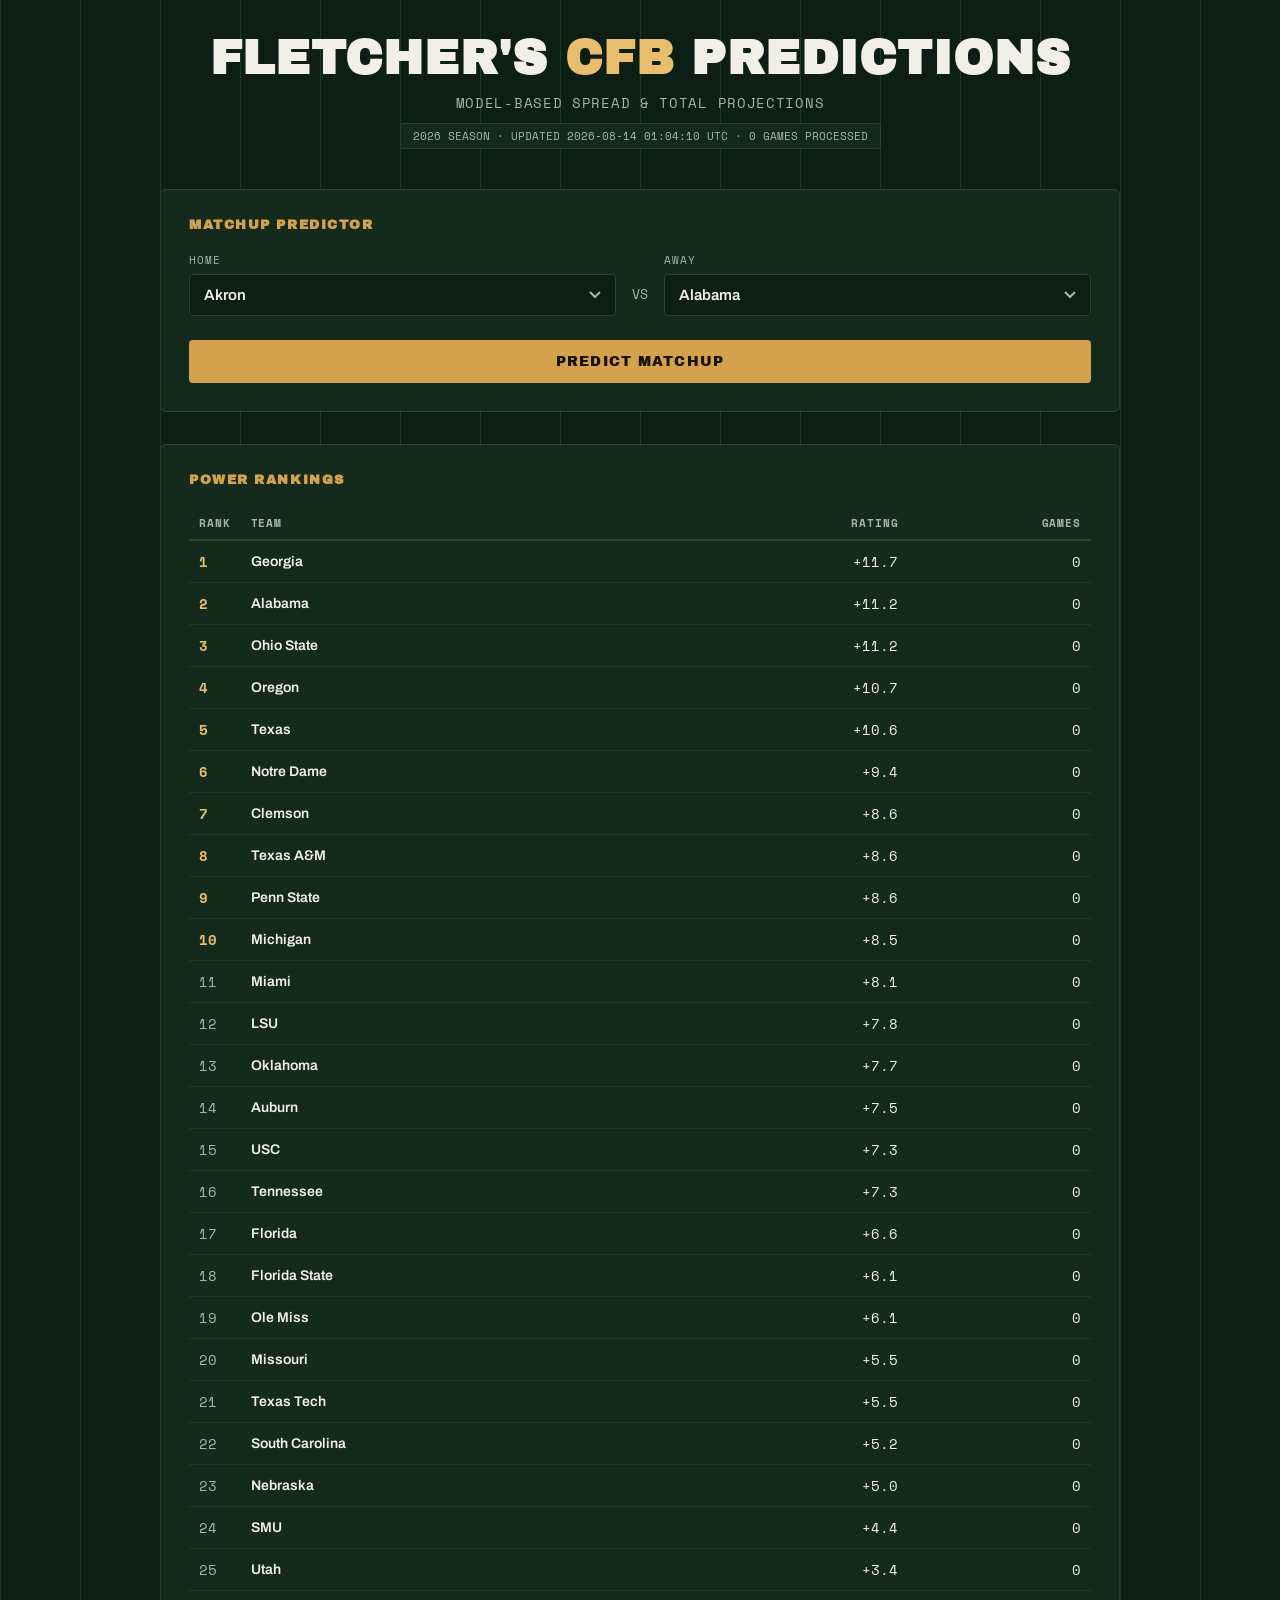
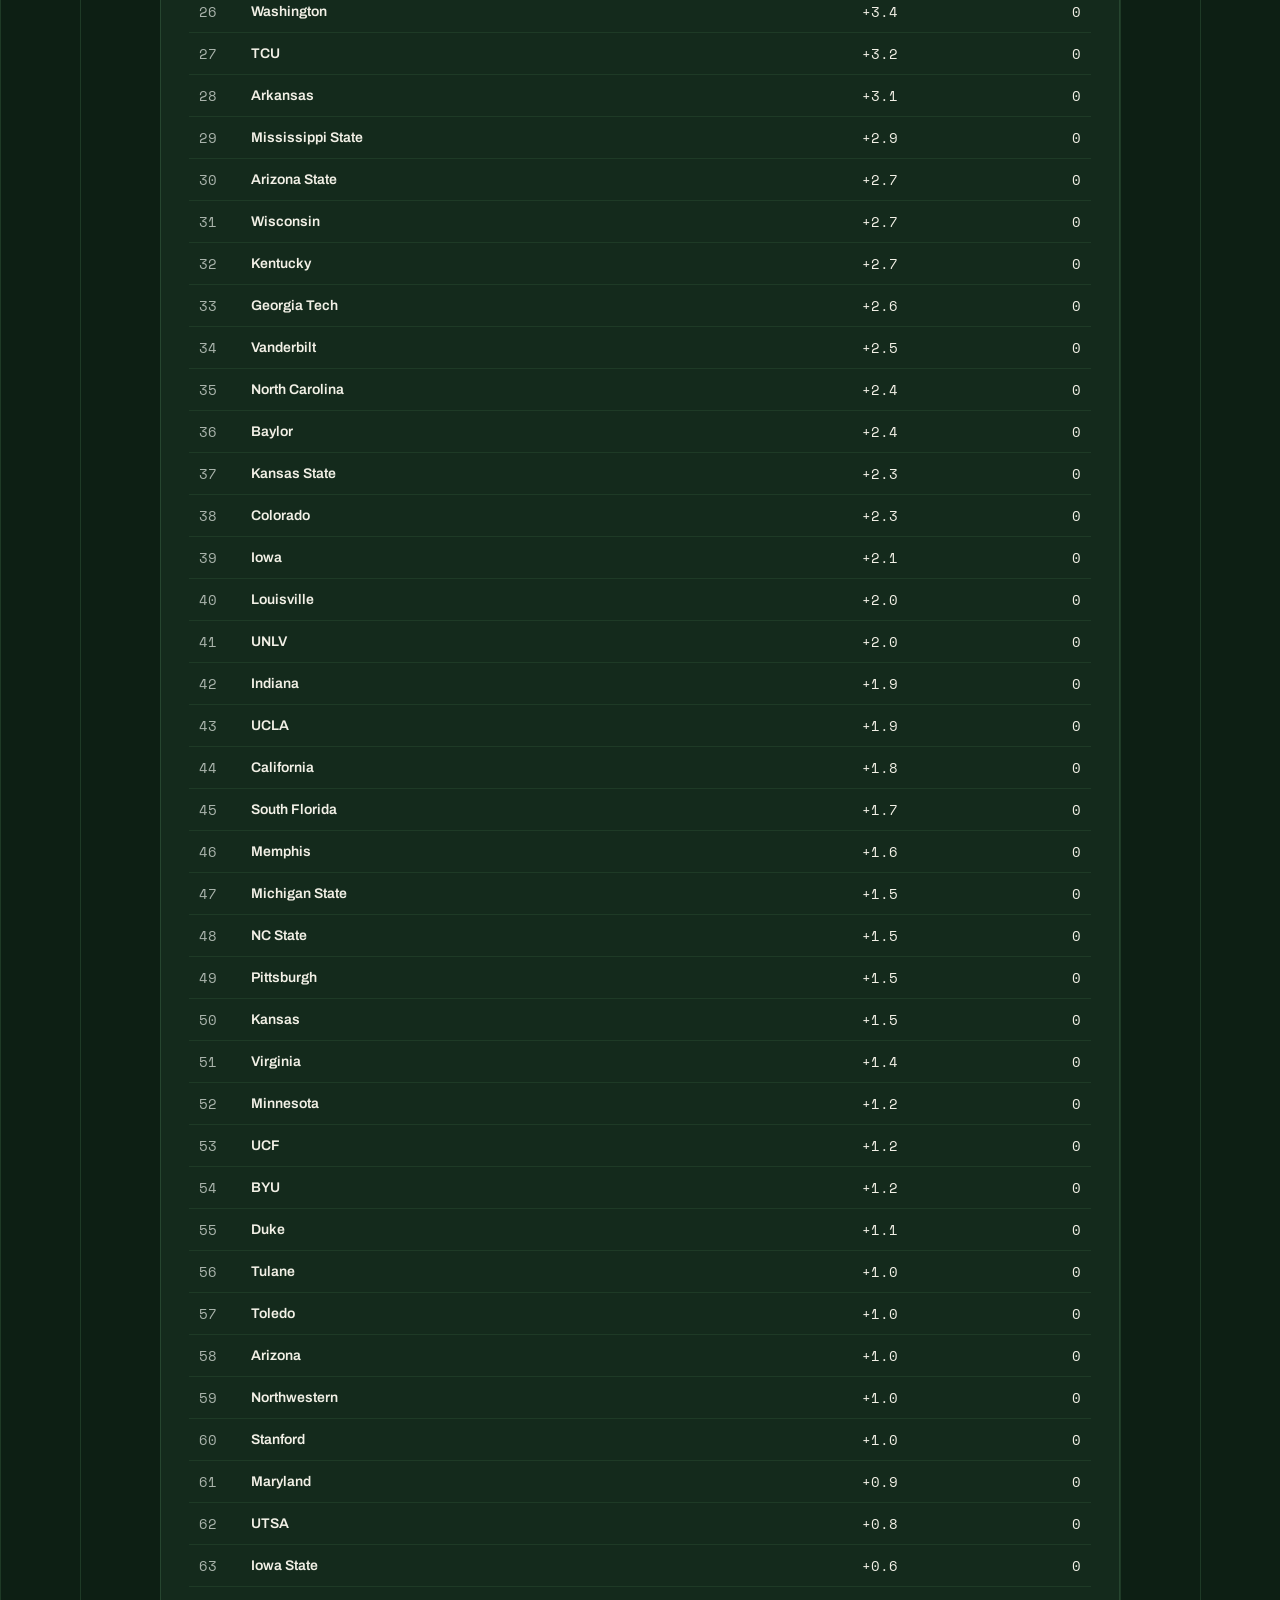
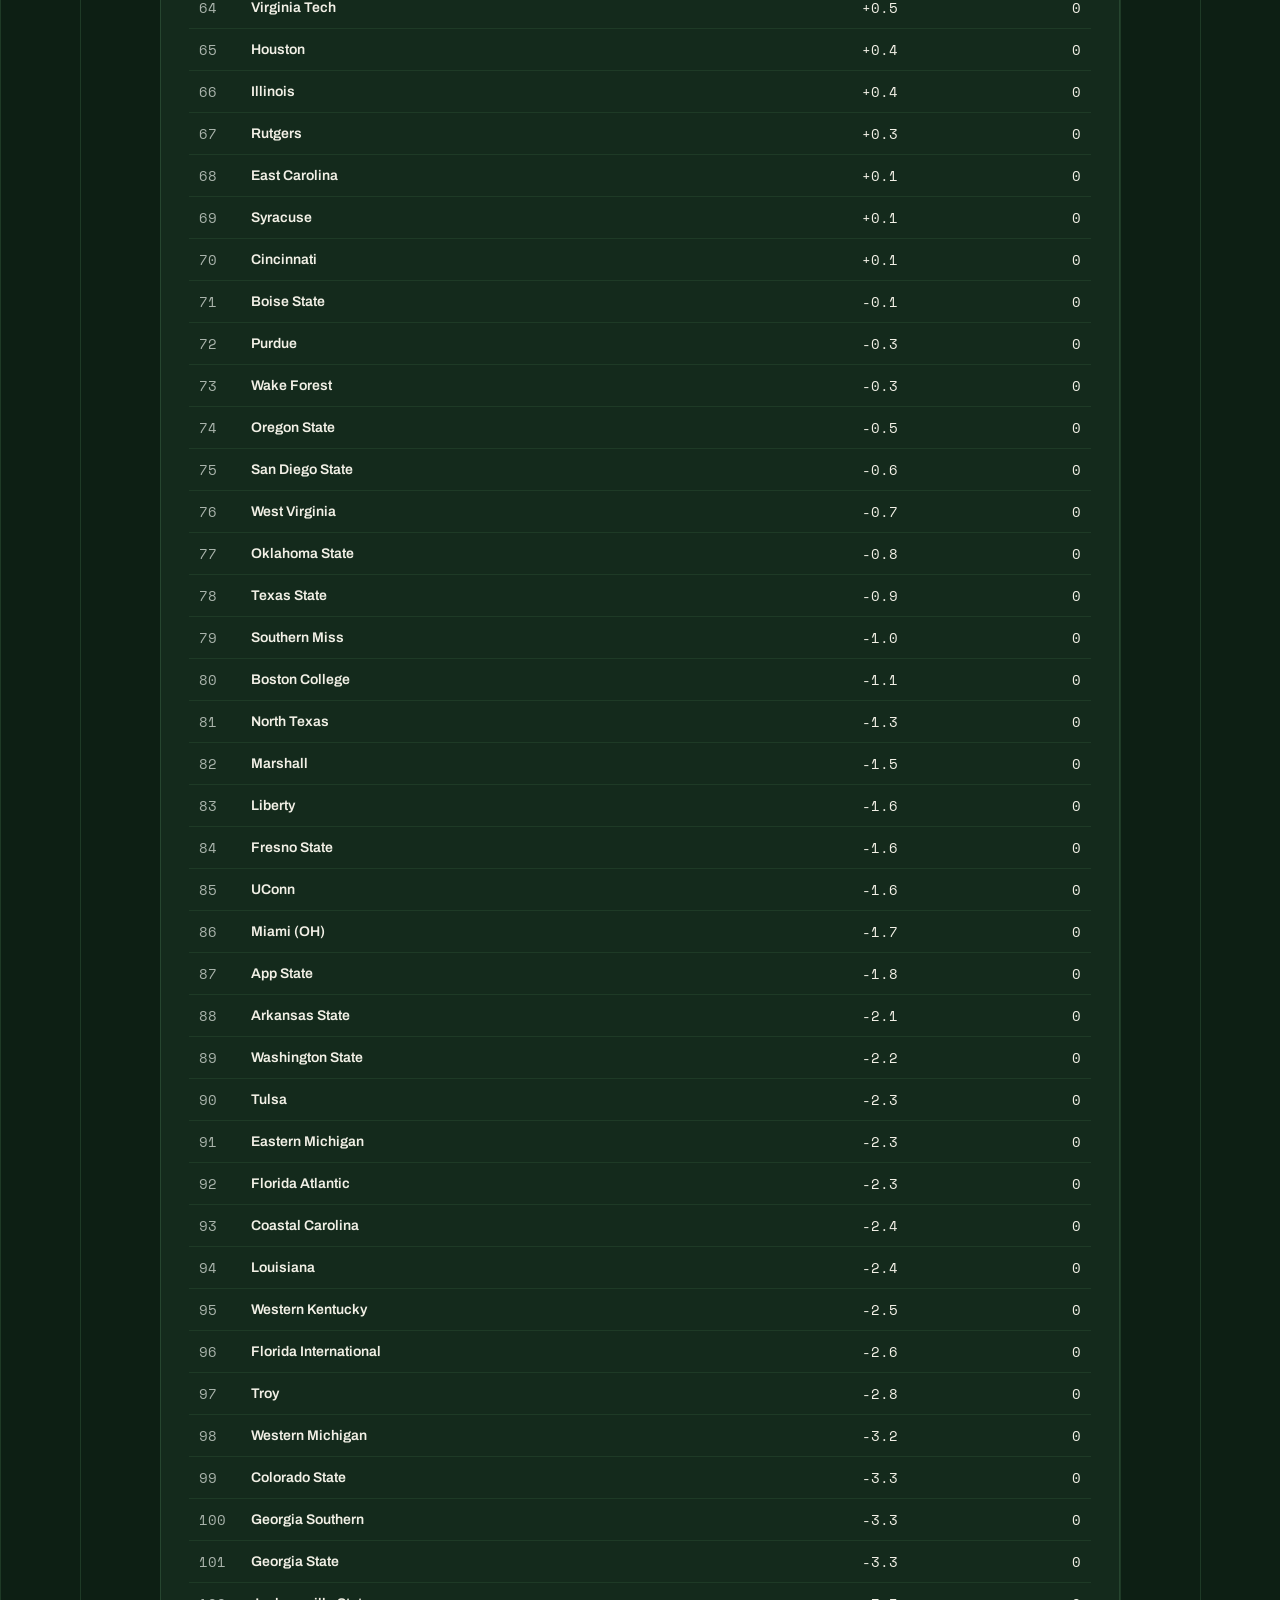
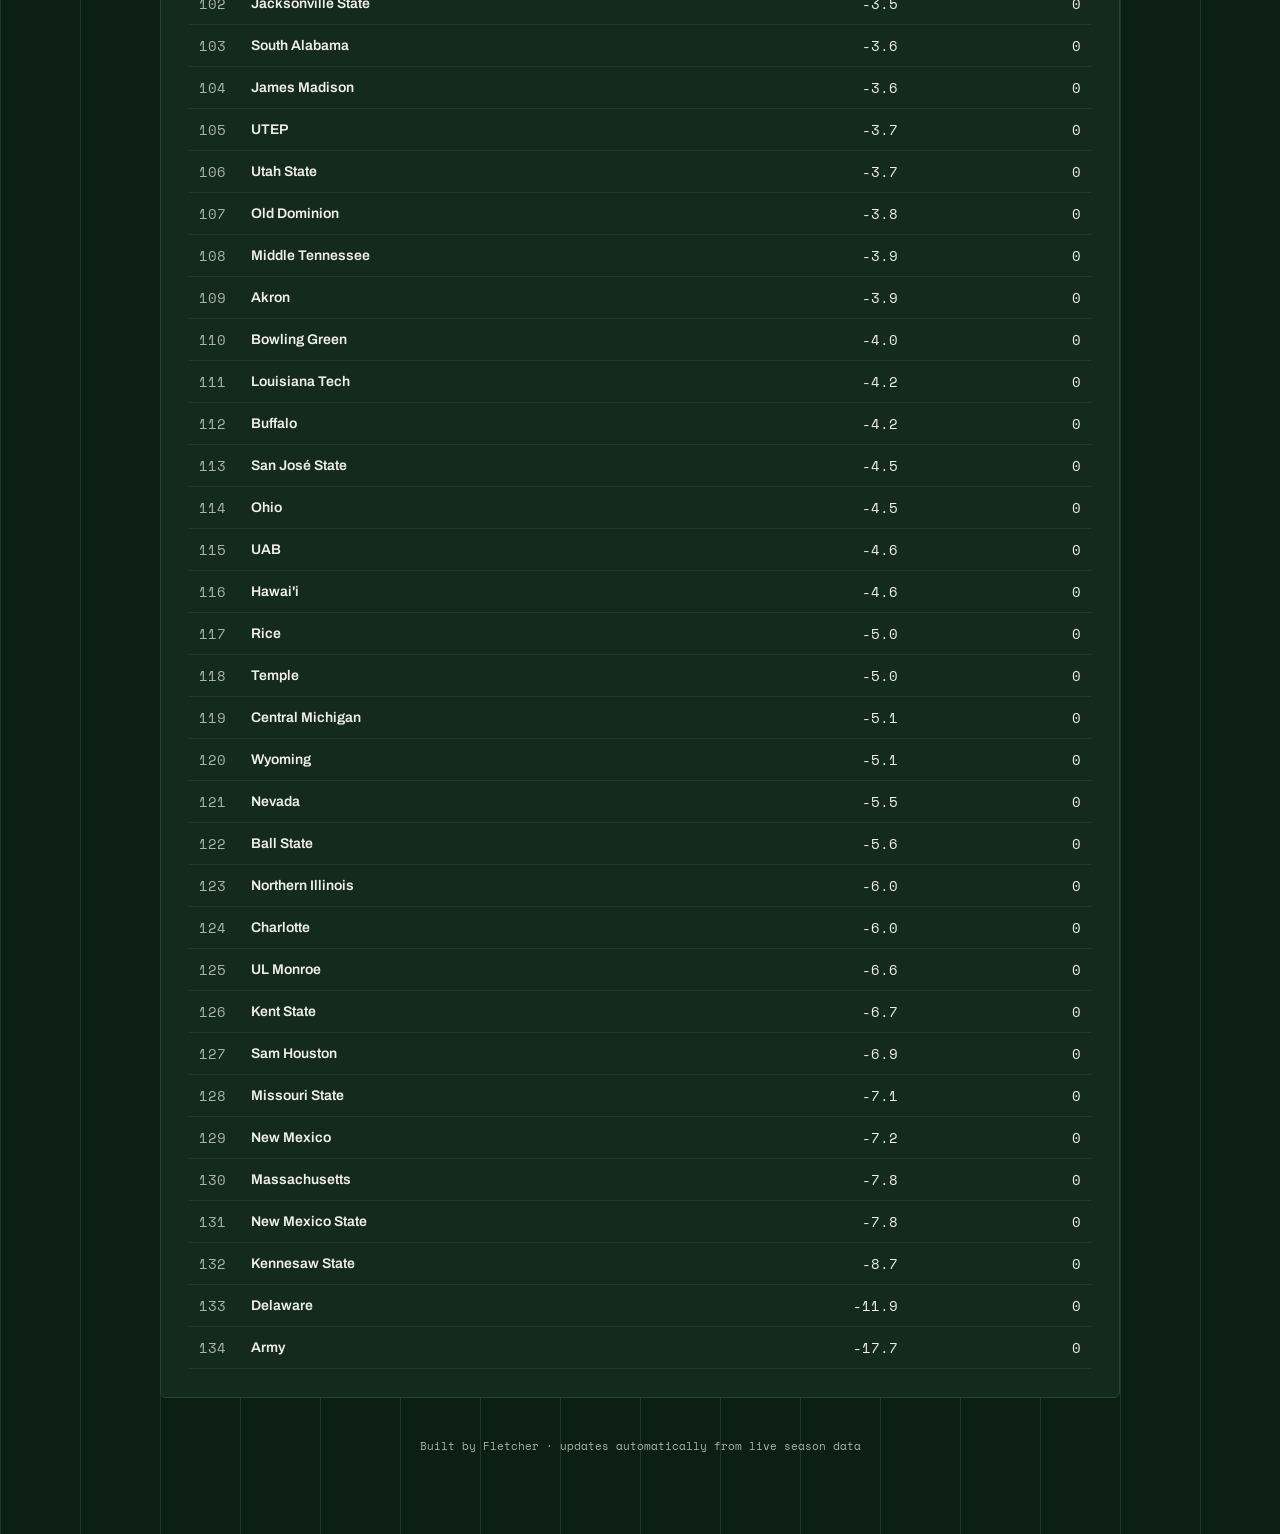
==== site/index.html @ 6b020d3b "Add files via upload" ====
<!DOCTYPE html>
<html lang="en">
<head>
<meta charset="UTF-8">
<meta name="viewport" content="width=device-width, initial-scale=1.0">
<title>Fletcher's CFB Predictions</title>
<link rel="preconnect" href="https://fonts.googleapis.com">
<link rel="preconnect" href="https://fonts.gstatic.com" crossorigin>
<link href="https://fonts.googleapis.com/css2?family=Archivo+Black&family=Archivo:wght@400;500;600;700&family=Space+Mono:wght@400;700&display=swap" rel="stylesheet">
<style>
  :root {
    --field: #0d1f14;
    --field-line: #1e3a26;
    --chalk: #f2f0e6;
    --chalk-dim: #a9b3ab;
    --gold: #d4a24c;
    --gold-bright: #e8be6e;
    --crimson: #9c3b3b;
    --panel: #142a1c;
    --panel-border: #26452f;
  }

  * { box-sizing: border-box; }

  body {
    margin: 0;
    background: var(--field);
    background-image:
      repeating-linear-gradient(90deg, var(--field-line) 0px, var(--field-line) 1px, transparent 1px, transparent 80px);
    color: var(--chalk);
    font-family: 'Archivo', -apple-system, sans-serif;
    min-height: 100vh;
  }

  .wrap { max-width: 1000px; margin: 0 auto; padding: 32px 20px 80px; }

  header { text-align: center; margin-bottom: 40px; }

  h1 {
    font-family: 'Archivo Black', sans-serif;
    font-size: clamp(28px, 6vw, 48px);
    letter-spacing: 0.02em;
    margin: 0 0 8px;
    color: var(--chalk);
    text-transform: uppercase;
  }
  h1 span { color: var(--gold-bright); }

  .subtitle {
    color: var(--chalk-dim);
    font-size: 14px;
    font-family: 'Space Mono', monospace;
    letter-spacing: 0.05em;
  }

  .updated-badge {
    display: inline-block;
    margin-top: 10px;
    padding: 4px 12px;
    border: 1px solid var(--panel-border);
    border-radius: 3px;
    font-family: 'Space Mono', monospace;
    font-size: 11px;
    color: var(--chalk-dim);
    background: var(--panel);
  }

  .panel {
    background: var(--panel);
    border: 1px solid var(--panel-border);
    border-radius: 6px;
    padding: 28px;
    margin-bottom: 32px;
  }

  .panel-title {
    font-family: 'Archivo Black', sans-serif;
    text-transform: uppercase;
    font-size: 13px;
    letter-spacing: 0.12em;
    color: var(--gold);
    margin: 0 0 20px;
  }

  .matchup-picker {
    display: grid;
    grid-template-columns: 1fr auto 1fr;
    gap: 16px;
    align-items: end;
    margin-bottom: 24px;
  }

  .field-group { display: flex; flex-direction: column; gap: 6px; }
  .field-group label {
    font-family: 'Space Mono', monospace;
    font-size: 11px;
    text-transform: uppercase;
    letter-spacing: 0.1em;
    color: var(--chalk-dim);
  }

  select {
    background: var(--field);
    color: var(--chalk);
    border: 1px solid var(--panel-border);
    border-radius: 4px;
    padding: 12px 14px;
    font-family: 'Archivo', sans-serif;
    font-size: 15px;
    font-weight: 600;
    cursor: pointer;
    appearance: none;
    background-image: url("data:image/svg+xml,%3Csvg xmlns='http://www.w3.org/2000/svg' width='12' height='8'%3E%3Cpath d='M1 1l5 5 5-5' stroke='%23a9b3ab' stroke-width='2' fill='none'/%3E%3C/svg%3E");
    background-repeat: no-repeat;
    background-position: right 14px center;
    padding-right: 36px;
  }
  select:focus { outline: 2px solid var(--gold); outline-offset: 1px; }

  .vs-mark {
    font-family: 'Space Mono', monospace;
    color: var(--chalk-dim);
    font-size: 13px;
    padding-bottom: 12px;
    text-align: center;
  }

  button#predictBtn {
    width: 100%;
    background: var(--gold);
    color: #1a1206;
    border: none;
    border-radius: 4px;
    padding: 14px;
    font-family: 'Archivo Black', sans-serif;
    text-transform: uppercase;
    letter-spacing: 0.08em;
    font-size: 14px;
    cursor: pointer;
    transition: background 0.15s ease;
  }
  button#predictBtn:hover { background: var(--gold-bright); }
  button#predictBtn:disabled { opacity: 0.5; cursor: not-allowed; }

  .scoreboard {
    display: none;
    margin-top: 28px;
    border-top: 1px solid var(--panel-border);
    padding-top: 24px;
  }
  .scoreboard.visible { display: block; }

  .score-row {
    display: grid;
    grid-template-columns: 1fr auto auto;
    gap: 20px;
    align-items: center;
    margin-bottom: 8px;
  }
  .team-name {
    font-family: 'Archivo', sans-serif;
    font-weight: 700;
    font-size: 18px;
  }
  .team-name.favorite { color: var(--gold-bright); }
  .score-num {
    font-family: 'Space Mono', monospace;
    font-size: 36px;
    font-weight: 700;
    min-width: 70px;
    text-align: right;
  }
  .fav-tag {
    font-family: 'Space Mono', monospace;
    font-size: 10px;
    text-transform: uppercase;
    letter-spacing: 0.1em;
    color: var(--gold);
    border: 1px solid var(--gold);
    border-radius: 3px;
    padding: 2px 6px;
  }

  .divider-line {
    border: none;
    border-top: 1px dashed var(--panel-border);
    margin: 14px 0;
  }

  .stat-strip {
    display: flex;
    gap: 32px;
    margin-top: 18px;
    flex-wrap: wrap;
  }
  .stat-item { display: flex; flex-direction: column; gap: 2px; }
  .stat-label {
    font-family: 'Space Mono', monospace;
    font-size: 10px;
    text-transform: uppercase;
    letter-spacing: 0.1em;
    color: var(--chalk-dim);
  }
  .stat-value {
    font-family: 'Space Mono', monospace;
    font-size: 20px;
    font-weight: 700;
    color: var(--chalk);
  }

  table { width: 100%; border-collapse: collapse; }
  th {
    text-align: left;
    font-family: 'Space Mono', monospace;
    font-size: 11px;
    text-transform: uppercase;
    letter-spacing: 0.08em;
    color: var(--chalk-dim);
    padding: 8px 10px;
    border-bottom: 2px solid var(--panel-border);
  }
  th.num, td.num { text-align: right; }
  td {
    padding: 10px 10px;
    border-bottom: 1px solid var(--field-line);
    font-size: 14px;
  }
  tr:hover td { background: rgba(212, 162, 76, 0.06); }
  .rank-cell {
    font-family: 'Space Mono', monospace;
    color: var(--chalk-dim);
    width: 40px;
  }
  .rank-cell.top { color: var(--gold-bright); font-weight: 700; }
  td.team-cell { font-weight: 600; }
  td.num { font-family: 'Space Mono', monospace; }

  .empty-state, .error-state {
    color: var(--chalk-dim);
    font-family: 'Space Mono', monospace;
    font-size: 13px;
    padding: 20px;
    text-align: center;
  }
  .error-state { color: var(--crimson); }

  footer {
    text-align: center;
    color: var(--chalk-dim);
    font-family: 'Space Mono', monospace;
    font-size: 11px;
    margin-top: 40px;
  }

  @media (max-width: 600px) {
    .matchup-picker { grid-template-columns: 1fr; }
    .vs-mark { padding: 4px 0; }
    .score-num { font-size: 28px; }
  }
</style>
</head>
<body>
<div class="wrap">

  <header>
    <h1>Fletcher's <span>CFB</span> Predictions</h1>
    <div class="subtitle">MODEL-BASED SPREAD &amp; TOTAL PROJECTIONS</div>
    <div class="updated-badge" id="updatedBadge">loading...</div>
  </header>

  <section class="panel">
    <h2 class="panel-title">Matchup Predictor</h2>
    <div class="matchup-picker">
      <div class="field-group">
        <label for="homeSelect">Home</label>
        <select id="homeSelect"></select>
      </div>
      <div class="vs-mark">VS</div>
      <div class="field-group">
        <label for="awaySelect">Away</label>
        <select id="awaySelect"></select>
      </div>
    </div>
    <button id="predictBtn">Predict Matchup</button>

    <div class="scoreboard" id="scoreboard">
      <div class="score-row">
        <span class="team-name" id="homeNameOut"></span>
        <span class="fav-tag" id="homeFavTag" style="visibility:hidden;">FAVORITE</span>
        <span class="score-num" id="homeScoreOut"></span>
      </div>
      <div class="score-row">
        <span class="team-name" id="awayNameOut"></span>
        <span class="fav-tag" id="awayFavTag" style="visibility:hidden;">FAVORITE</span>
        <span class="score-num" id="awayScoreOut"></span>
      </div>
      <hr class="divider-line">
      <div class="stat-strip">
        <div class="stat-item">
          <span class="stat-label">Spread</span>
          <span class="stat-value" id="spreadOut"></span>
        </div>
        <div class="stat-item">
          <span class="stat-label">Total</span>
          <span class="stat-value" id="totalOut"></span>
        </div>
      </div>
    </div>
    <div class="error-state" id="matchupError" style="display:none;"></div>
  </section>

  <section class="panel">
    <h2 class="panel-title">Power Rankings</h2>
    <div id="rankingsContainer">
      <div class="empty-state">Loading rankings...</div>
    </div>
  </section>

  <footer>Built by Fletcher &middot; updates automatically from live season data</footer>
</div>

<script>
(function () {
  const DATA_BASE = "data/";

  const state = { predictions: null, rankings: null, teams: null };

  function fmtSigned(n) {
    const v = Number(n);
    return (v >= 0 ? "+" : "") + v.toFixed(1);
  }

  async function loadJSON(name) {
    const res = await fetch(DATA_BASE + name, { cache: "no-store" });
    if (!res.ok) throw new Error("Failed to load " + name + " (" + res.status + ")");
    return res.json();
  }

  function populateTeamSelects(teams) {
    const homeSel = document.getElementById("homeSelect");
    const awaySel = document.getElementById("awaySelect");
    homeSel.innerHTML = "";
    awaySel.innerHTML = "";
    teams.forEach(function (t) {
      const optH = document.createElement("option");
      optH.value = t; optH.textContent = t;
      homeSel.appendChild(optH);
      const optA = document.createElement("option");
      optA.value = t; optA.textContent = t;
      awaySel.appendChild(optA);
    });
    if (teams.length > 1) {
      homeSel.selectedIndex = 0;
      awaySel.selectedIndex = 1;
    }
  }

  function renderPrediction(home, away) {
    const errorEl = document.getElementById("matchupError");
    const boardEl = document.getElementById("scoreboard");
    errorEl.style.display = "none";
    boardEl.classList.remove("visible");

    if (home === away) {
      errorEl.textContent = "Home and Away must be different teams.";
      errorEl.style.display = "block";
      return;
    }

    const key = home + "|" + away;
    const pred = state.predictions[key];
    if (!pred) {
      errorEl.textContent = "No prediction available for " + home + " vs " + away + ".";
      errorEl.style.display = "block";
      return;
    }

    document.getElementById("homeNameOut").textContent = pred.home;
    document.getElementById("awayNameOut").textContent = pred.away;
    document.getElementById("homeScoreOut").textContent = pred.predicted_home_score.toFixed(1);
    document.getElementById("awayScoreOut").textContent = pred.predicted_away_score.toFixed(1);

    const homeFav = pred.favorite === pred.home;
    document.getElementById("homeNameOut").classList.toggle("favorite", homeFav);
    document.getElementById("awayNameOut").classList.toggle("favorite", !homeFav);
    document.getElementById("homeFavTag").style.visibility = homeFav ? "visible" : "hidden";
    document.getElementById("awayFavTag").style.visibility = !homeFav ? "visible" : "hidden";

    const spreadFavName = pred.favorite;
    const spreadMag = Math.abs(pred.predicted_spread).toFixed(1);
    document.getElementById("spreadOut").textContent = spreadFavName + " -" + spreadMag;
    document.getElementById("totalOut").textContent = pred.predicted_total.toFixed(1);

    boardEl.classList.add("visible");
  }

  function renderRankings(rankings) {
    const container = document.getElementById("rankingsContainer");
    if (!rankings || rankings.length === 0) {
      container.innerHTML = '<div class="empty-state">No rankings available yet.</div>';
      return;
    }

    let html = "<table><thead><tr>" +
      "<th>Rank</th><th>Team</th><th class='num'>Rating</th><th class='num'>Games</th>" +
      "</tr></thead><tbody>";

    rankings.forEach(function (r) {
      const rankClass = r.rank <= 10 ? "rank-cell top" : "rank-cell";
      html += "<tr>" +
        "<td class='" + rankClass + "'>" + r.rank + "</td>" +
        "<td class='team-cell'>" + r.team + "</td>" +
        "<td class='num'>" + fmtSigned(r.composite_rating) + "</td>" +
        "<td class='num'>" + r.games_played + "</td>" +
        "</tr>";
    });
    html += "</tbody></table>";
    container.innerHTML = html;
  }

  function renderUpdatedBadge(meta) {
    const el = document.getElementById("updatedBadge");
    el.textContent = meta.season + " SEASON \u00b7 UPDATED " + meta.updated_at +
      " \u00b7 " + meta.games_processed + " GAMES PROCESSED";
  }

  async function init() {
    try {
      const [predictions, rankings, teams, lastUpdated] = await Promise.all([
        loadJSON("predictions.json"),
        loadJSON("rankings.json"),
        loadJSON("teams.json"),
        loadJSON("last_updated.json")
      ]);

      state.predictions = predictions;
      state.rankings = rankings;
      state.teams = teams;

      populateTeamSelects(teams);
      renderRankings(rankings);
      renderUpdatedBadge(lastUpdated);

      document.getElementById("predictBtn").disabled = false;
      document.getElementById("predictBtn").addEventListener("click", function () {
        const home = document.getElementById("homeSelect").value;
        const away = document.getElementById("awaySelect").value;
        renderPrediction(home, away);
      });
    } catch (err) {
      document.getElementById("updatedBadge").textContent = "DATA UNAVAILABLE";
      document.getElementById("rankingsContainer").innerHTML =
        '<div class="error-state">Could not load data: ' + err.message + '</div>';
      console.error(err);
    }
  }

  document.getElementById("predictBtn").disabled = true;
  init();
})();
</script>
</body>
</html>
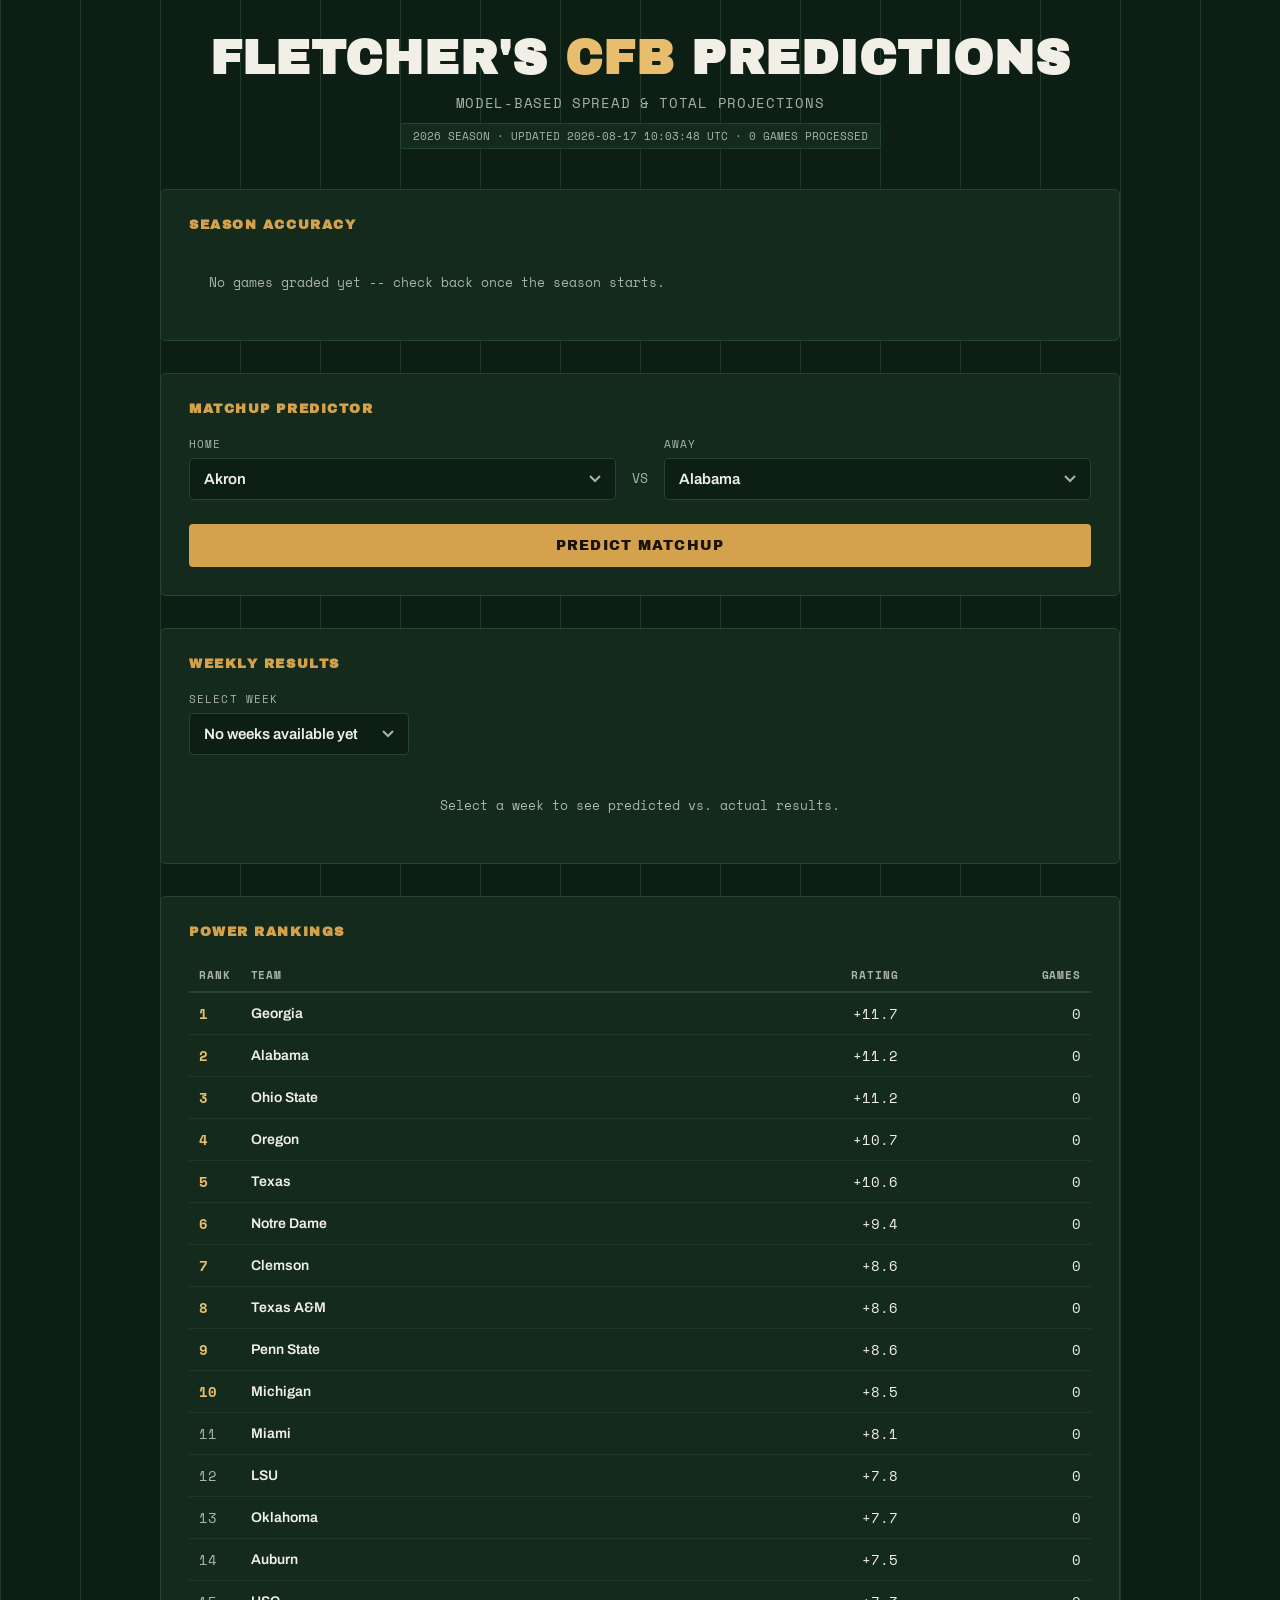
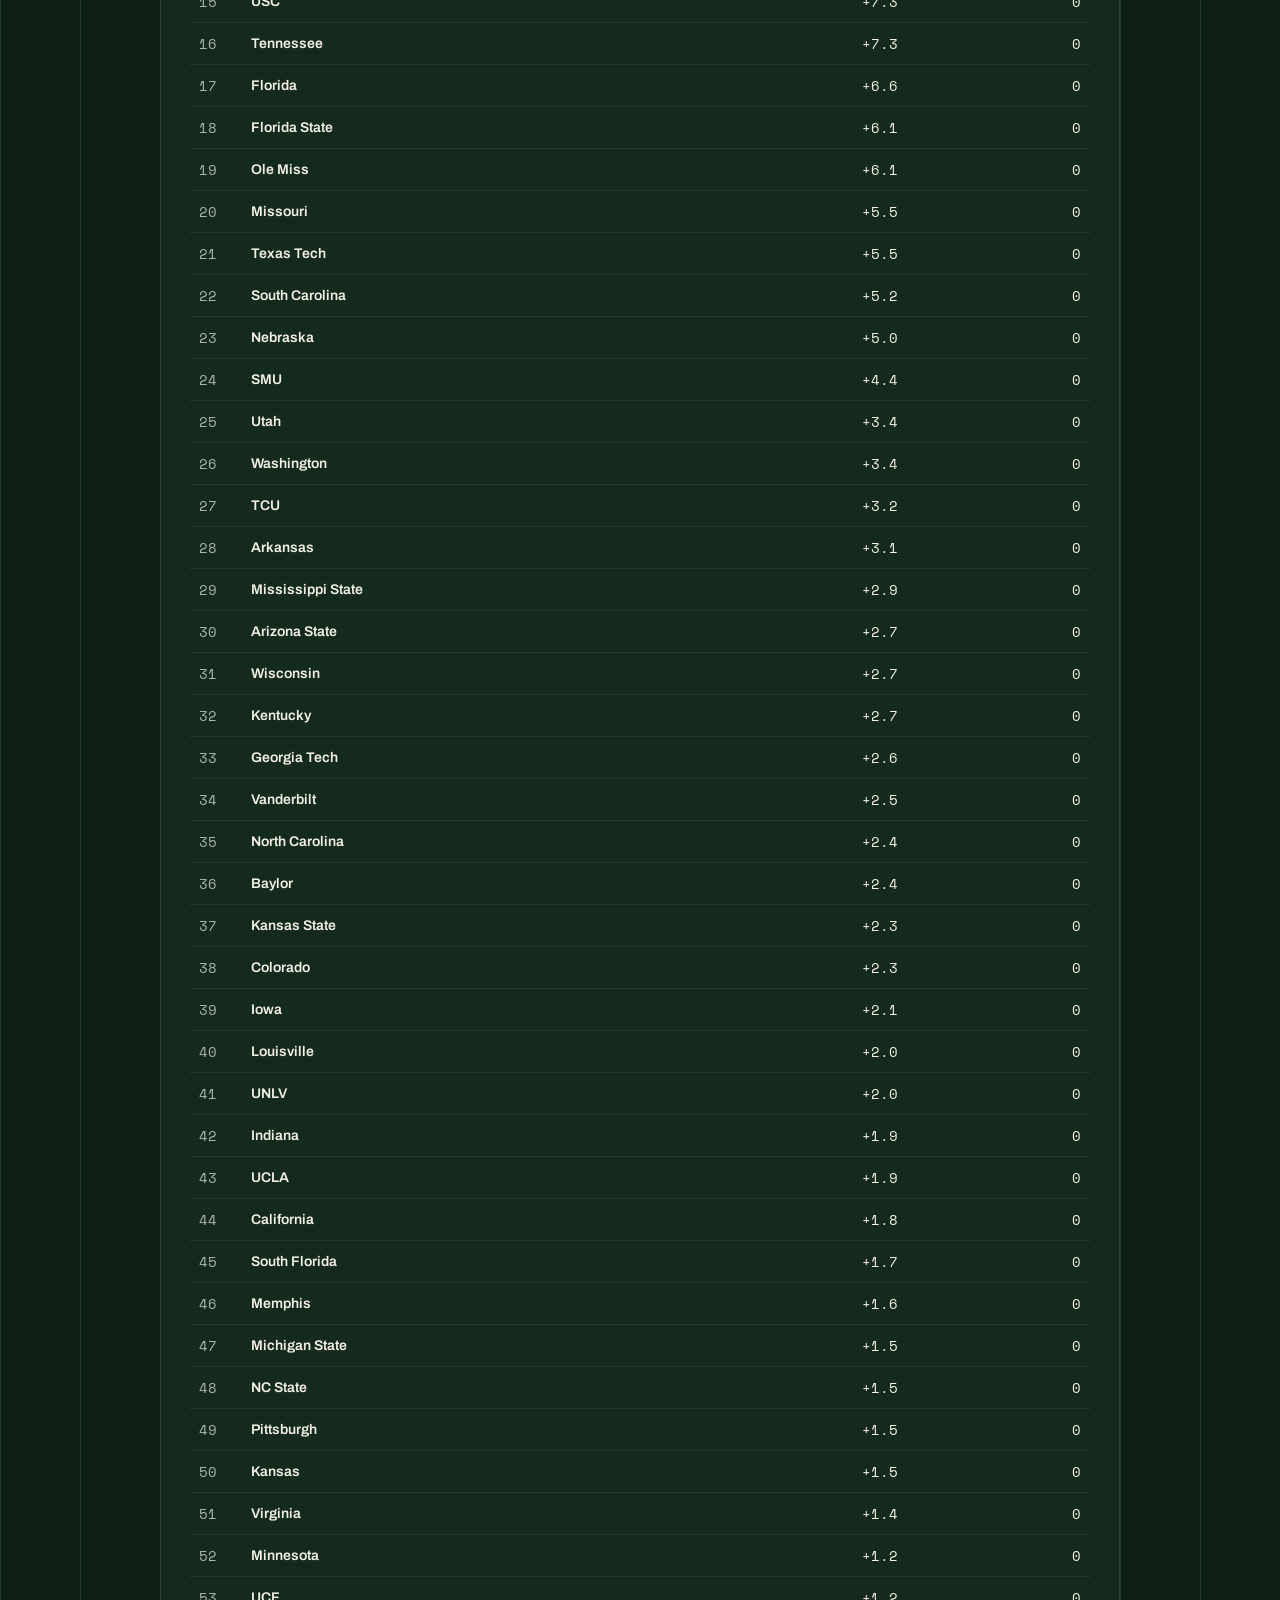
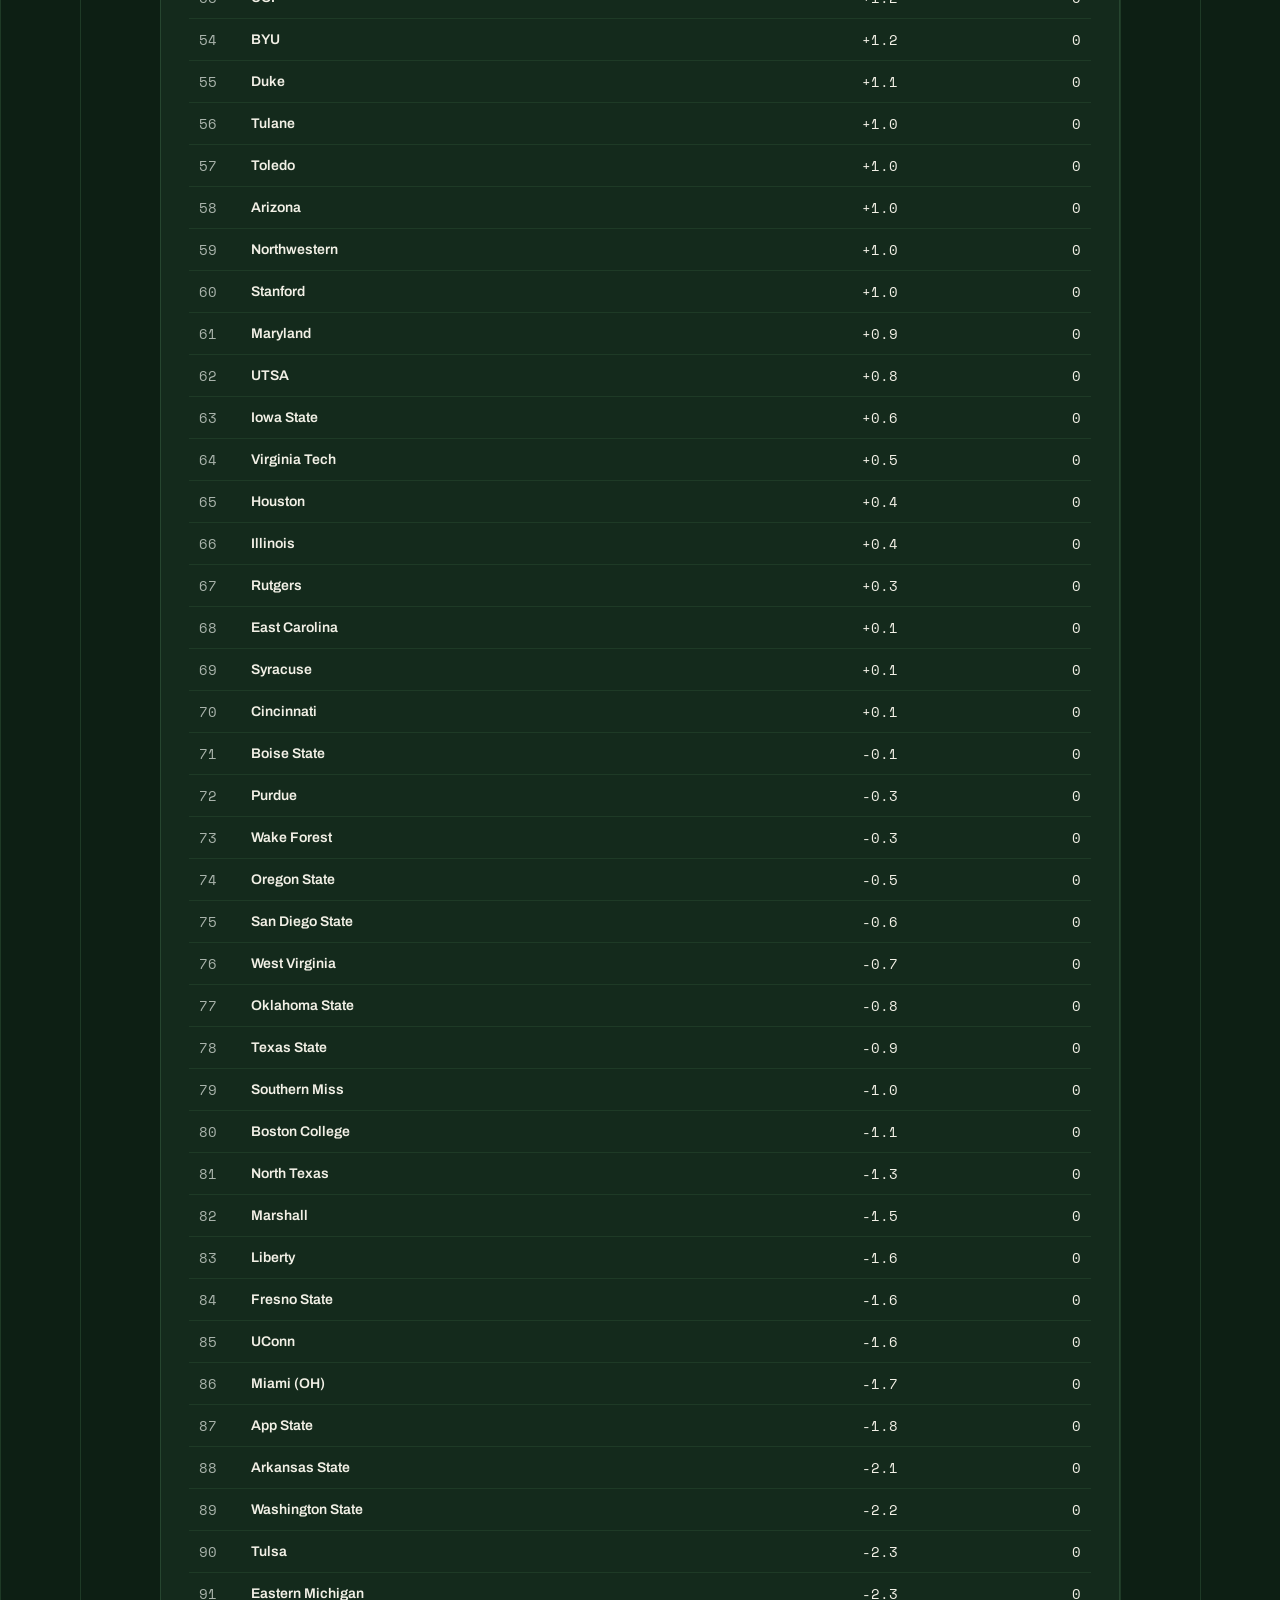
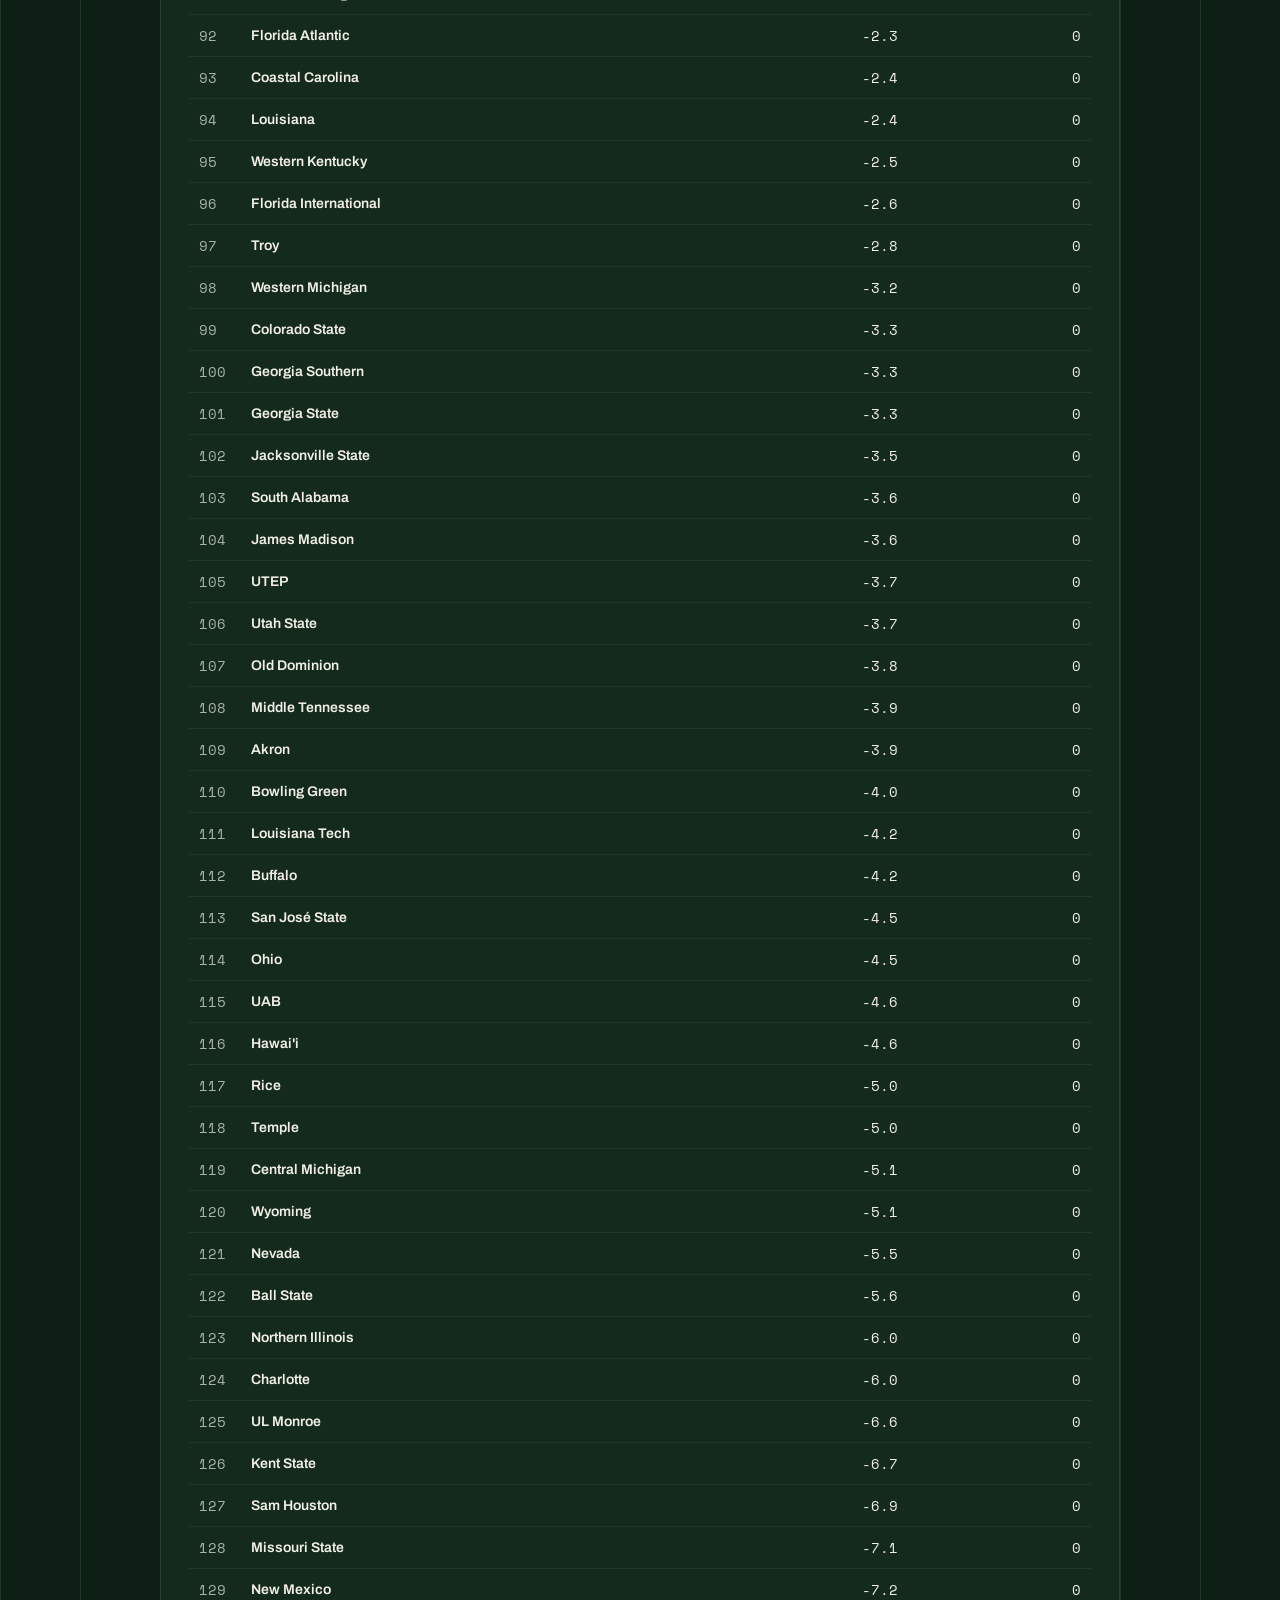
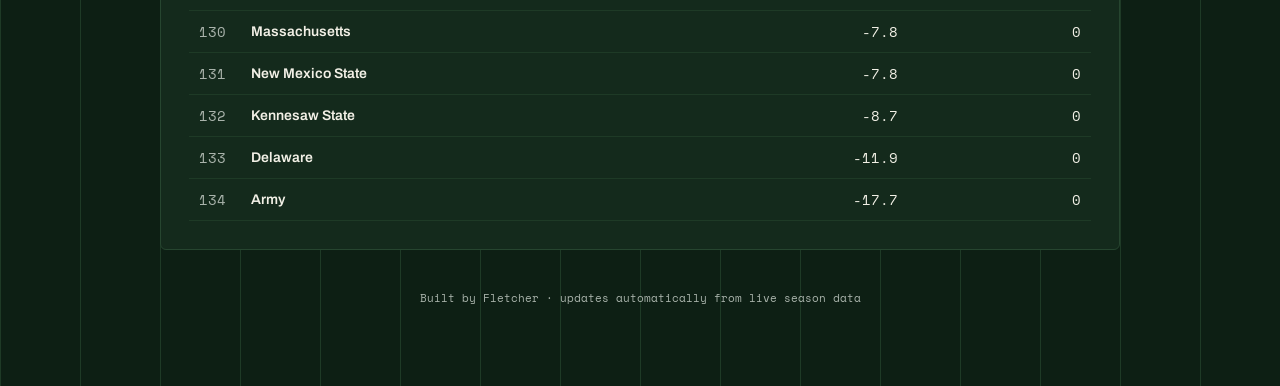
==== commit 0a326b20: "Add files via upload" ====
--- a/site/index.html
+++ b/site/index.html
@@ -244,6 +244,19 @@
   }
   .error-state { color: var(--crimson); }
 
+  .result-badge {
+    display: inline-block;
+    padding: 2px 8px;
+    border-radius: 3px;
+    font-family: 'Space Mono', monospace;
+    font-size: 10px;
+    text-transform: uppercase;
+    letter-spacing: 0.05em;
+  }
+  .result-badge.correct { background: rgba(58, 125, 68, 0.25); color: #7fd490; border: 1px solid #3a7d44; }
+  .result-badge.incorrect { background: rgba(156, 59, 59, 0.25); color: #e08a8a; border: 1px solid var(--crimson); }
+  .result-badge.pending { background: rgba(169, 179, 171, 0.15); color: var(--chalk-dim); border: 1px solid var(--panel-border); }
+
   footer {
     text-align: center;
     color: var(--chalk-dim);
@@ -267,6 +280,13 @@
     <div class="subtitle">MODEL-BASED SPREAD &amp; TOTAL PROJECTIONS</div>
     <div class="updated-badge" id="updatedBadge">loading...</div>
   </header>
+
+  <section class="panel" id="accuracyPanel">
+    <h2 class="panel-title">Season Accuracy</h2>
+    <div class="stat-strip" id="accuracyStrip">
+      <div class="empty-state">Loading...</div>
+    </div>
+  </section>
 
   <section class="panel">
     <h2 class="panel-title">Matchup Predictor</h2>
@@ -310,6 +330,17 @@
   </section>
 
   <section class="panel">
+    <h2 class="panel-title">Weekly Results</h2>
+    <div class="field-group" style="margin-bottom:20px; max-width:220px;">
+      <label for="weekSelect">Select Week</label>
+      <select id="weekSelect"><option>Loading...</option></select>
+    </div>
+    <div id="weekResultsContainer">
+      <div class="empty-state">Select a week to see predicted vs. actual results.</div>
+    </div>
+  </section>
+
+  <section class="panel">
     <h2 class="panel-title">Power Rankings</h2>
     <div id="rankingsContainer">
       <div class="empty-state">Loading rankings...</div>
@@ -424,13 +455,80 @@
       " \u00b7 " + meta.games_processed + " GAMES PROCESSED";
   }
 
+  function renderAccuracySummary(summary) {
+    const el = document.getElementById("accuracyStrip");
+    if (!summary || summary.games_graded === 0) {
+      el.innerHTML = '<div class="empty-state">No games graded yet -- check back once the season starts.</div>';
+      return;
+    }
+    el.innerHTML =
+      '<div class="stat-item"><span class="stat-label">Games Graded</span><span class="stat-value">' + summary.games_graded + '</span></div>' +
+      '<div class="stat-item"><span class="stat-label">Win Accuracy</span><span class="stat-value">' + summary.win_accuracy_pct + '%</span></div>' +
+      '<div class="stat-item"><span class="stat-label">Avg Margin Error</span><span class="stat-value">' + summary.avg_margin_error + '</span></div>' +
+      '<div class="stat-item"><span class="stat-label">Avg Total Error</span><span class="stat-value">' + summary.avg_total_error + '</span></div>';
+  }
+
+  async function populateWeekSelect(availableWeeks) {
+    const sel = document.getElementById("weekSelect");
+    sel.innerHTML = "";
+    if (!availableWeeks || availableWeeks.length === 0) {
+      sel.innerHTML = '<option>No weeks available yet</option>';
+      return;
+    }
+    availableWeeks.slice().reverse().forEach(function (w) {
+      const opt = document.createElement("option");
+      opt.value = w;
+      opt.textContent = "Week " + w;
+      sel.appendChild(opt);
+    });
+    sel.addEventListener("change", function () { loadWeekResults(sel.value); });
+    loadWeekResults(sel.value);
+  }
+
+  async function loadWeekResults(week) {
+    const container = document.getElementById("weekResultsContainer");
+    container.innerHTML = '<div class="empty-state">Loading week ' + week + '...</div>';
+    try {
+      const snap = await loadJSON("history/week_" + week + ".json");
+      if (!snap.games || snap.games.length === 0) {
+        container.innerHTML = '<div class="empty-state">No games found for this week.</div>';
+        return;
+      }
+      let html = "<table><thead><tr>" +
+        "<th>Matchup</th><th>Predicted</th><th>Actual</th><th>Result</th>" +
+        "</tr></thead><tbody>";
+      snap.games.forEach(function (g) {
+        const predStr = g.home + " " + g.predicted_home_score.toFixed(1) + " - " +
+          g.predicted_away_score.toFixed(1) + " " + g.away;
+        let actualStr = "\u2014";
+        let badge = '<span class="result-badge pending">Pending</span>';
+        if (g.graded) {
+          actualStr = g.home + " " + g.actual_home_score + " - " + g.actual_away_score + " " + g.away;
+          const actualMargin = g.actual_home_score - g.actual_away_score;
+          const correct = (g.predicted_spread > 0) === (actualMargin > 0);
+          badge = correct
+            ? '<span class="result-badge correct">Correct</span>'
+            : '<span class="result-badge incorrect">Incorrect</span>';
+        }
+        html += "<tr><td class='team-cell'>" + g.home + " vs " + g.away + "</td>" +
+          "<td>" + predStr + "</td><td>" + actualStr + "</td><td>" + badge + "</td></tr>";
+      });
+      html += "</tbody></table>";
+      container.innerHTML = html;
+    } catch (err) {
+      container.innerHTML = '<div class="error-state">Could not load week ' + week + ': ' + err.message + '</div>';
+    }
+  }
+
   async function init() {
     try {
-      const [predictions, rankings, teams, lastUpdated] = await Promise.all([
+      const [predictions, rankings, teams, lastUpdated, summary, availableWeeks] = await Promise.all([
         loadJSON("predictions.json"),
         loadJSON("rankings.json"),
         loadJSON("teams.json"),
-        loadJSON("last_updated.json")
+        loadJSON("last_updated.json"),
+        loadJSON("history/summary.json").catch(function () { return null; }),
+        loadJSON("history/weeks_available.json").catch(function () { return []; })
       ]);
 
       state.predictions = predictions;
@@ -440,6 +538,8 @@
       populateTeamSelects(teams);
       renderRankings(rankings);
       renderUpdatedBadge(lastUpdated);
+      renderAccuracySummary(summary);
+      populateWeekSelect(availableWeeks);
 
       document.getElementById("predictBtn").disabled = false;
       document.getElementById("predictBtn").addEventListener("click", function () {
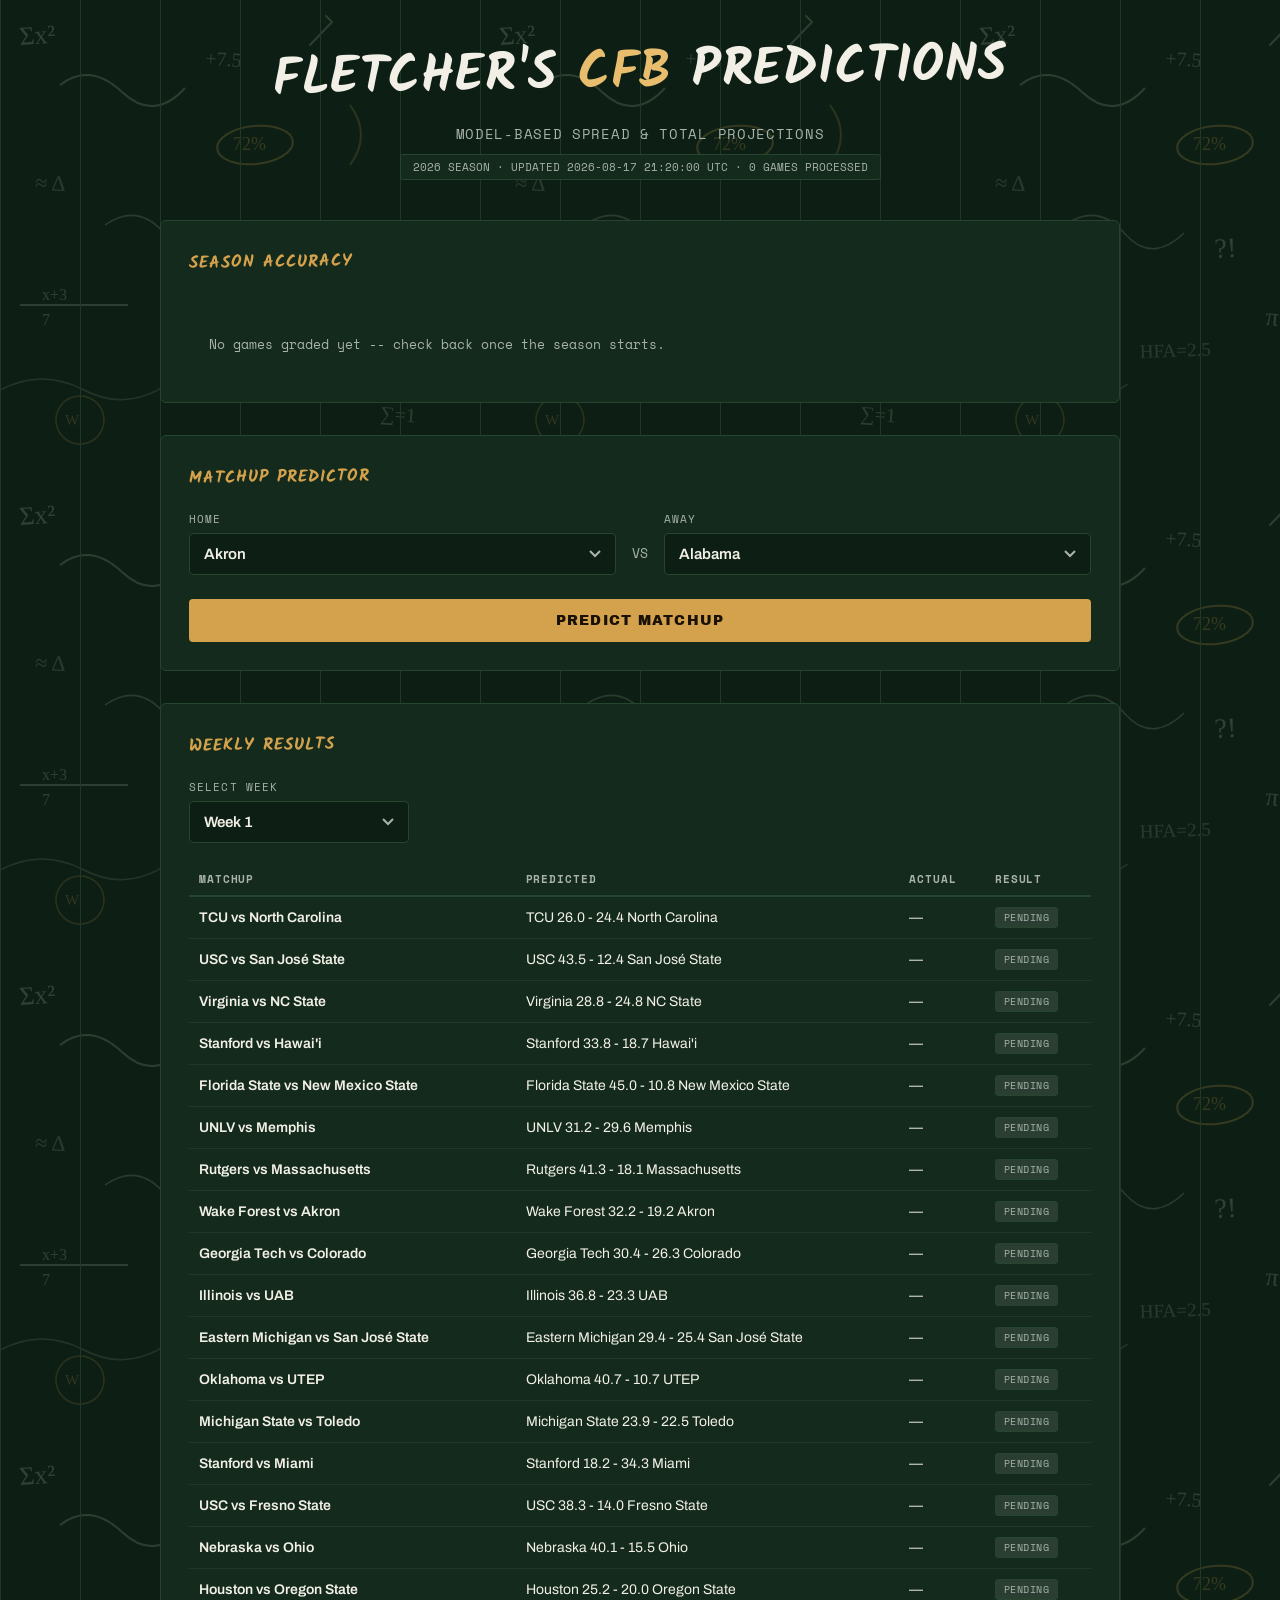
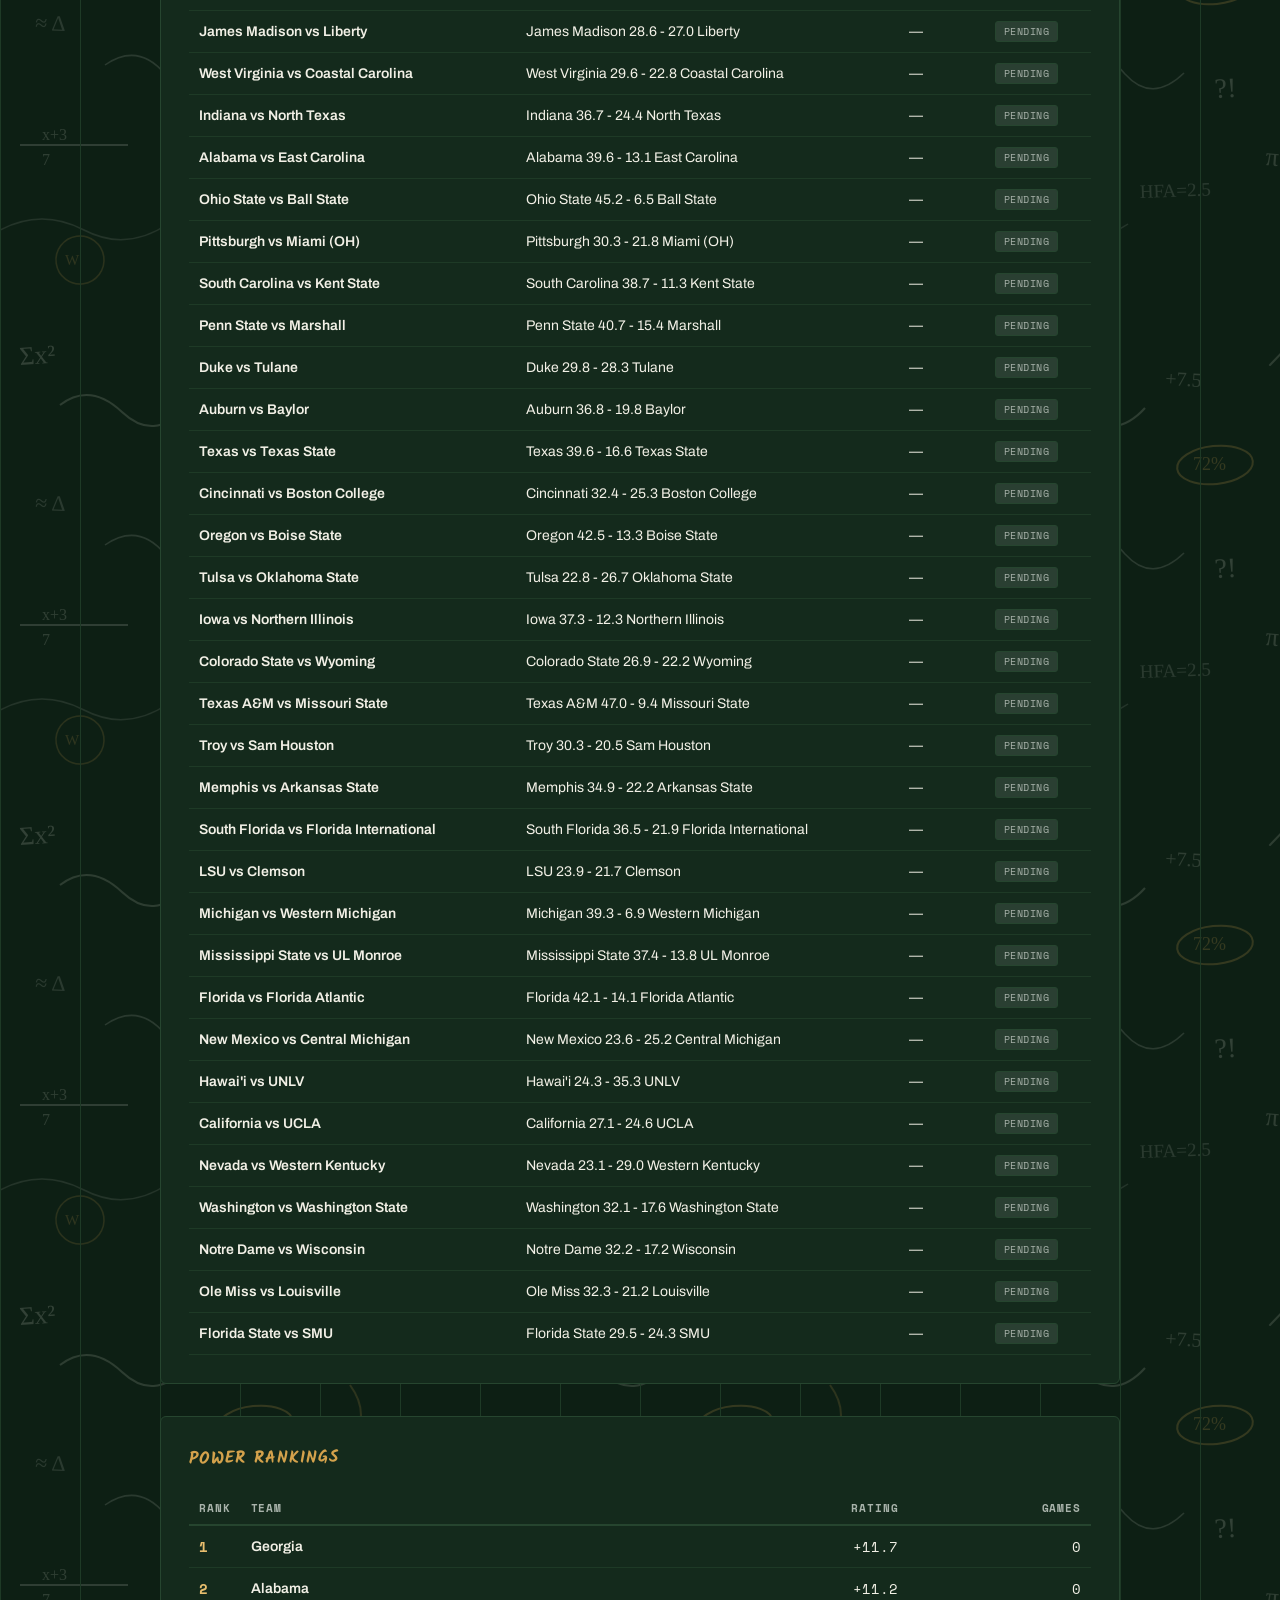
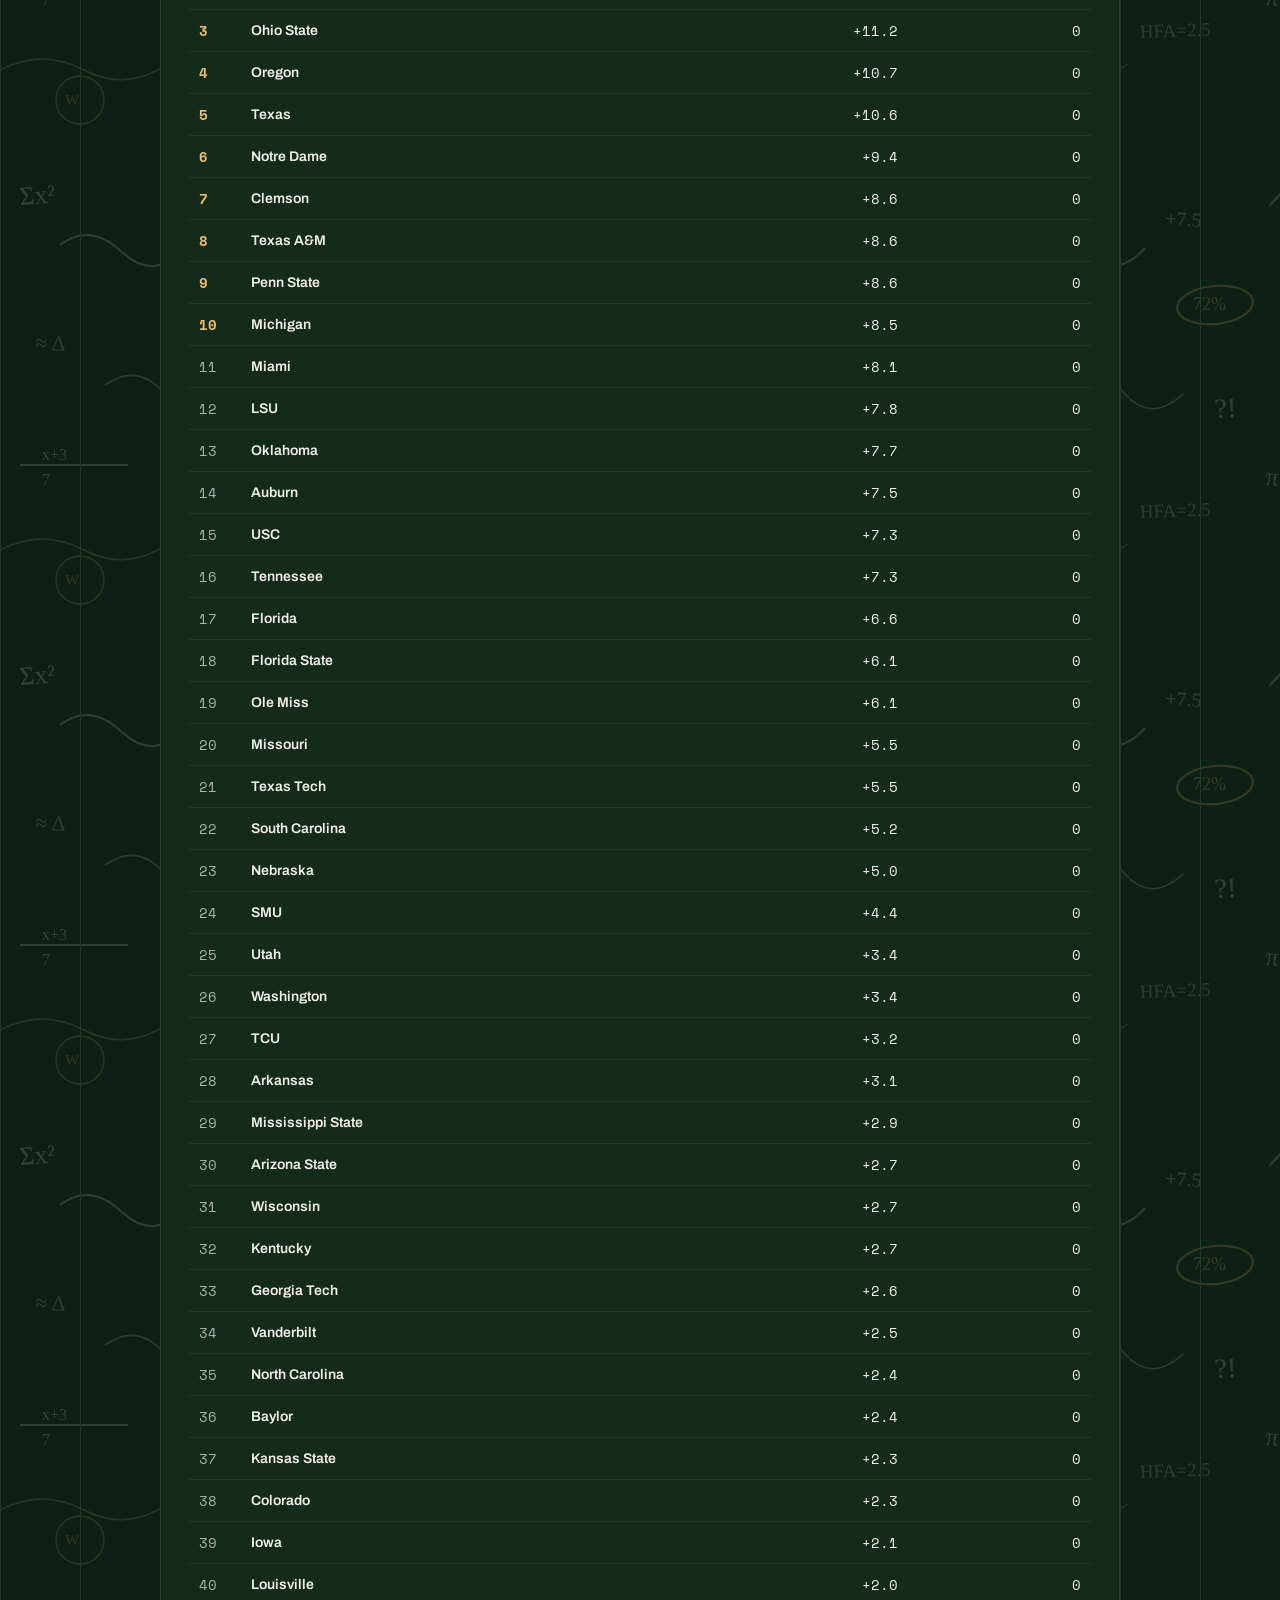
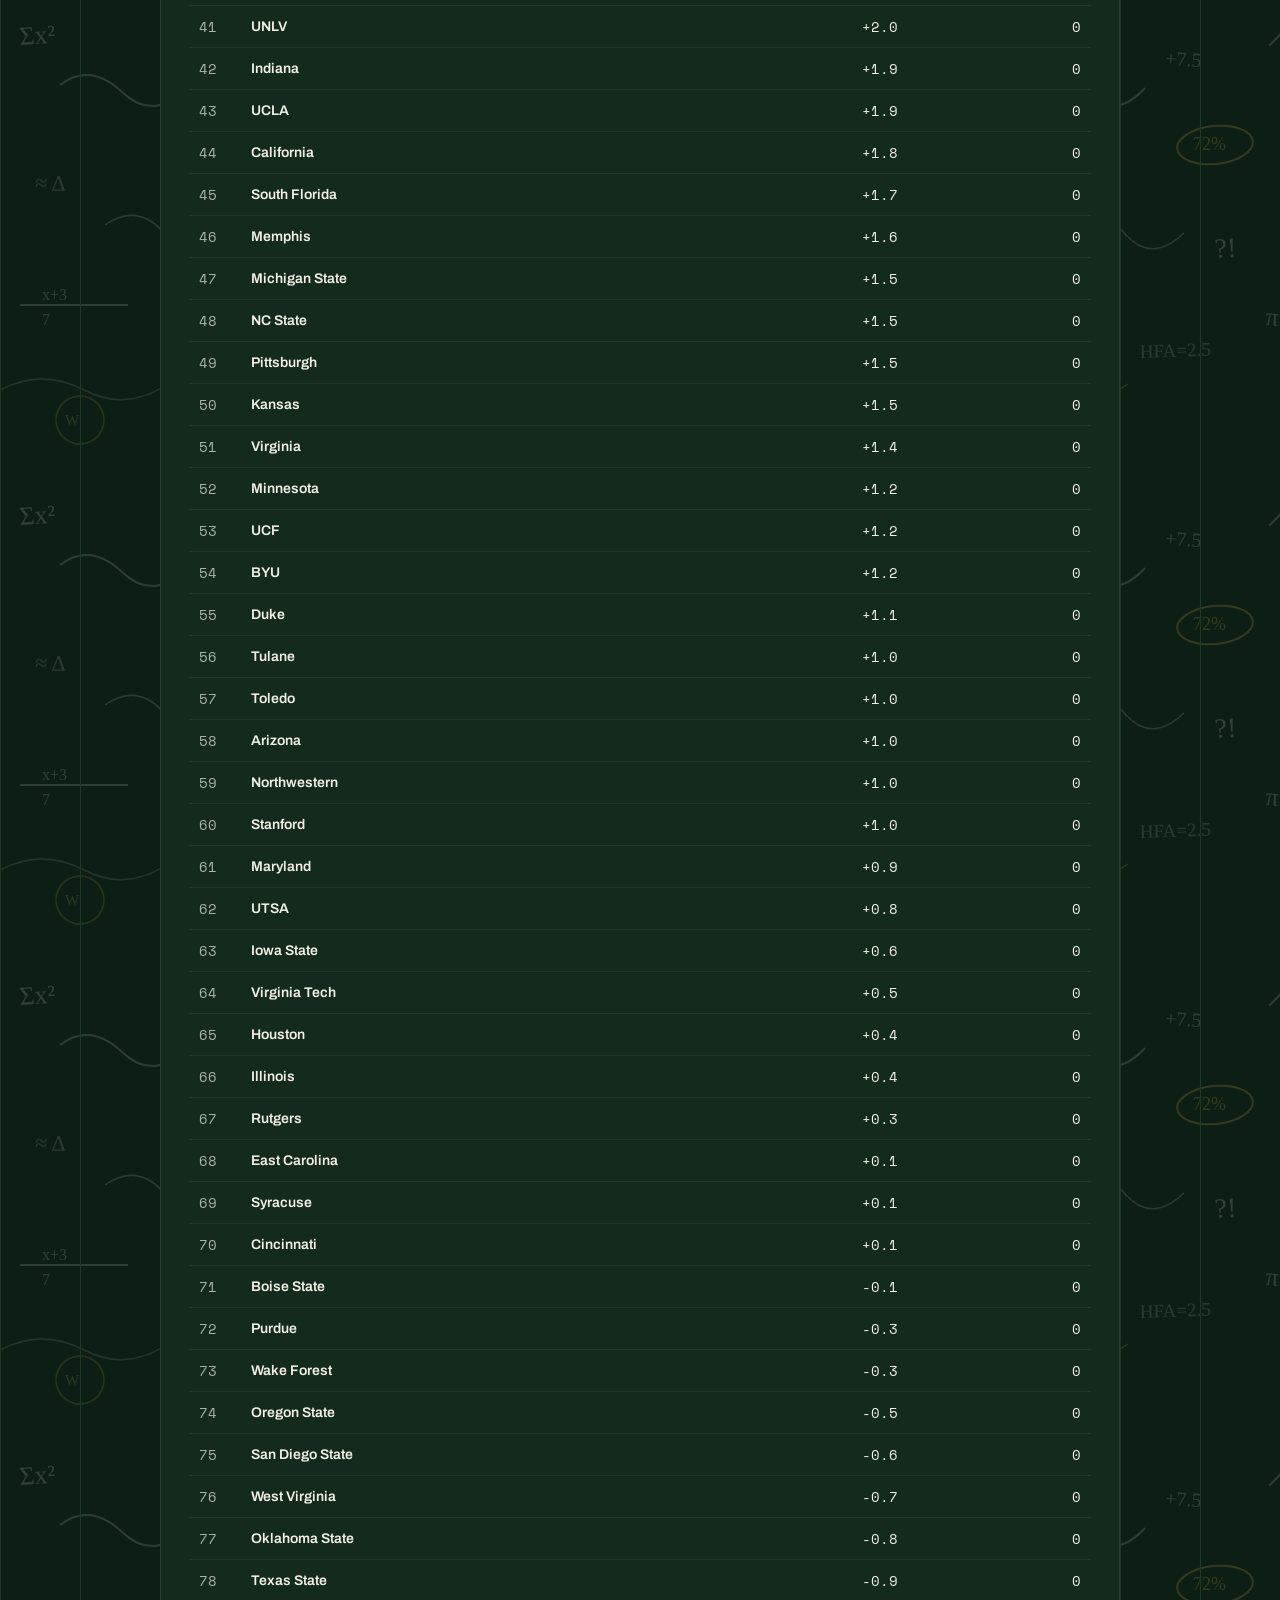
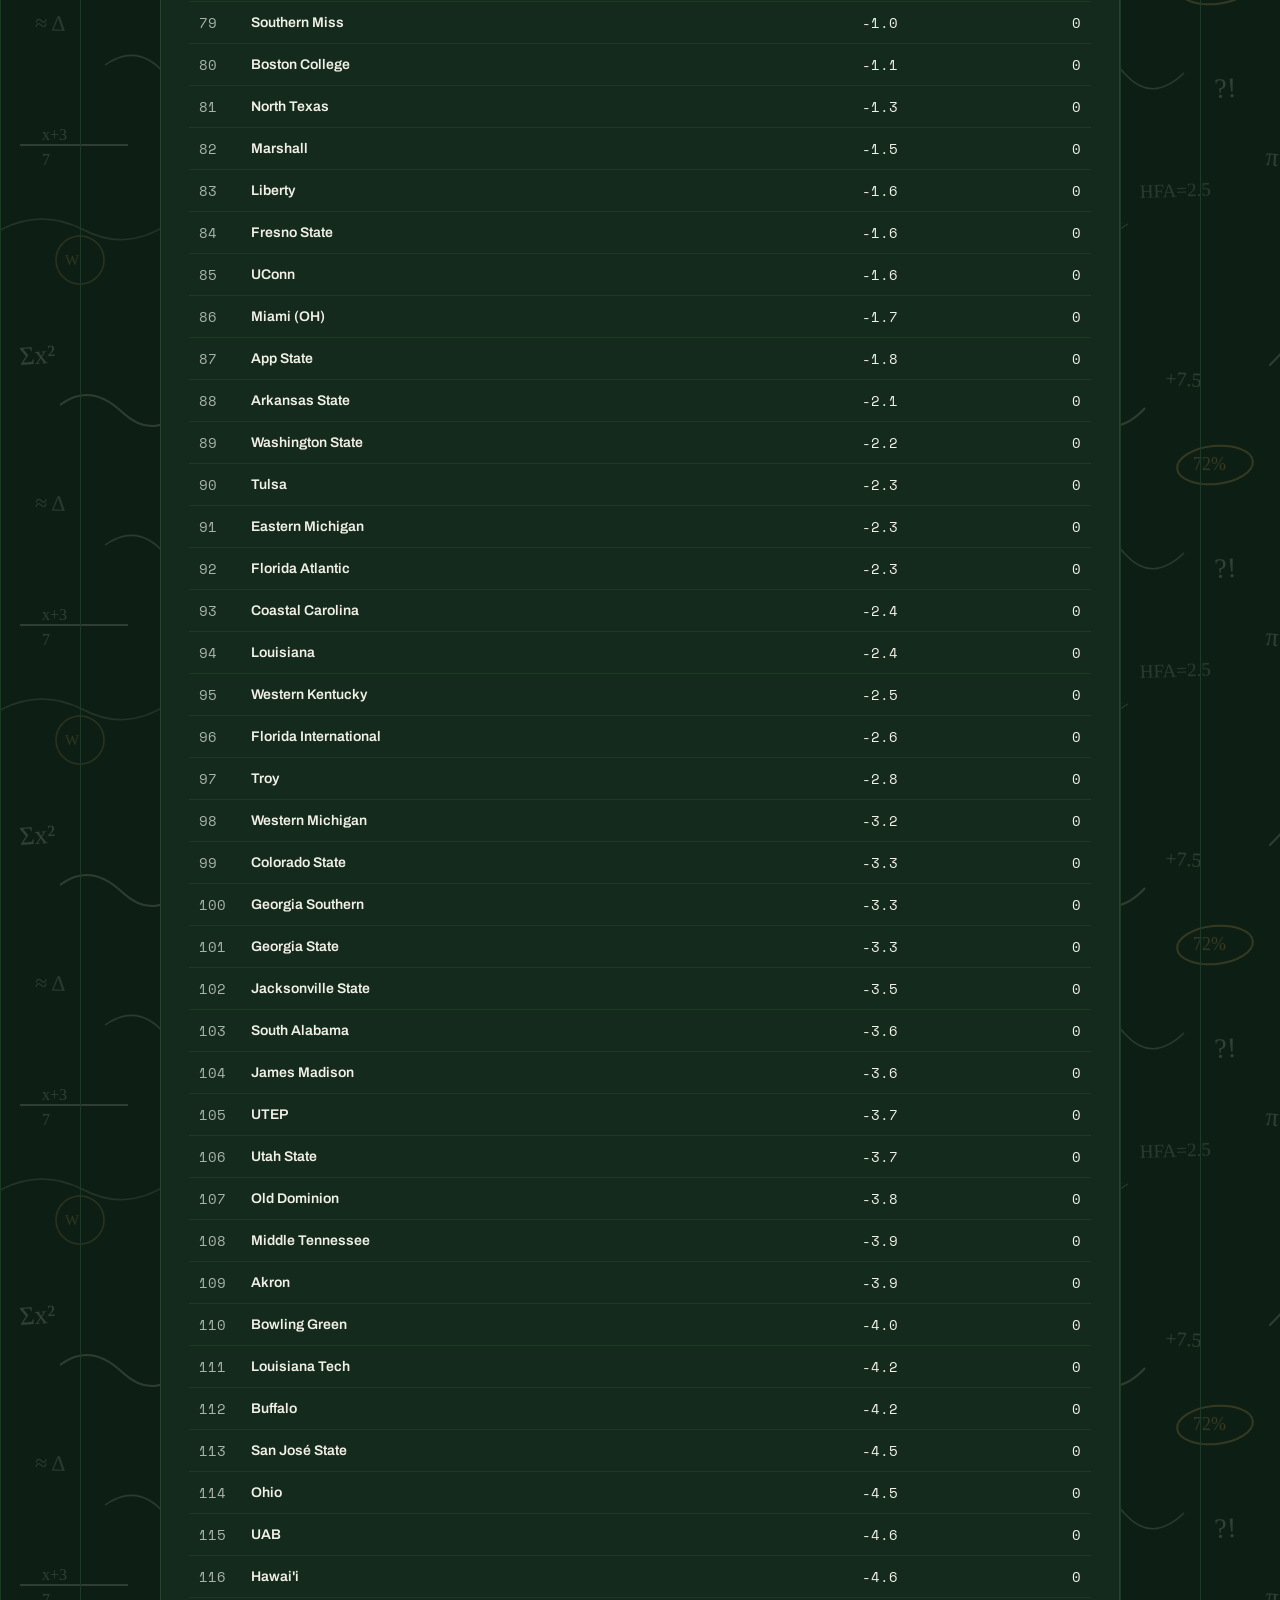
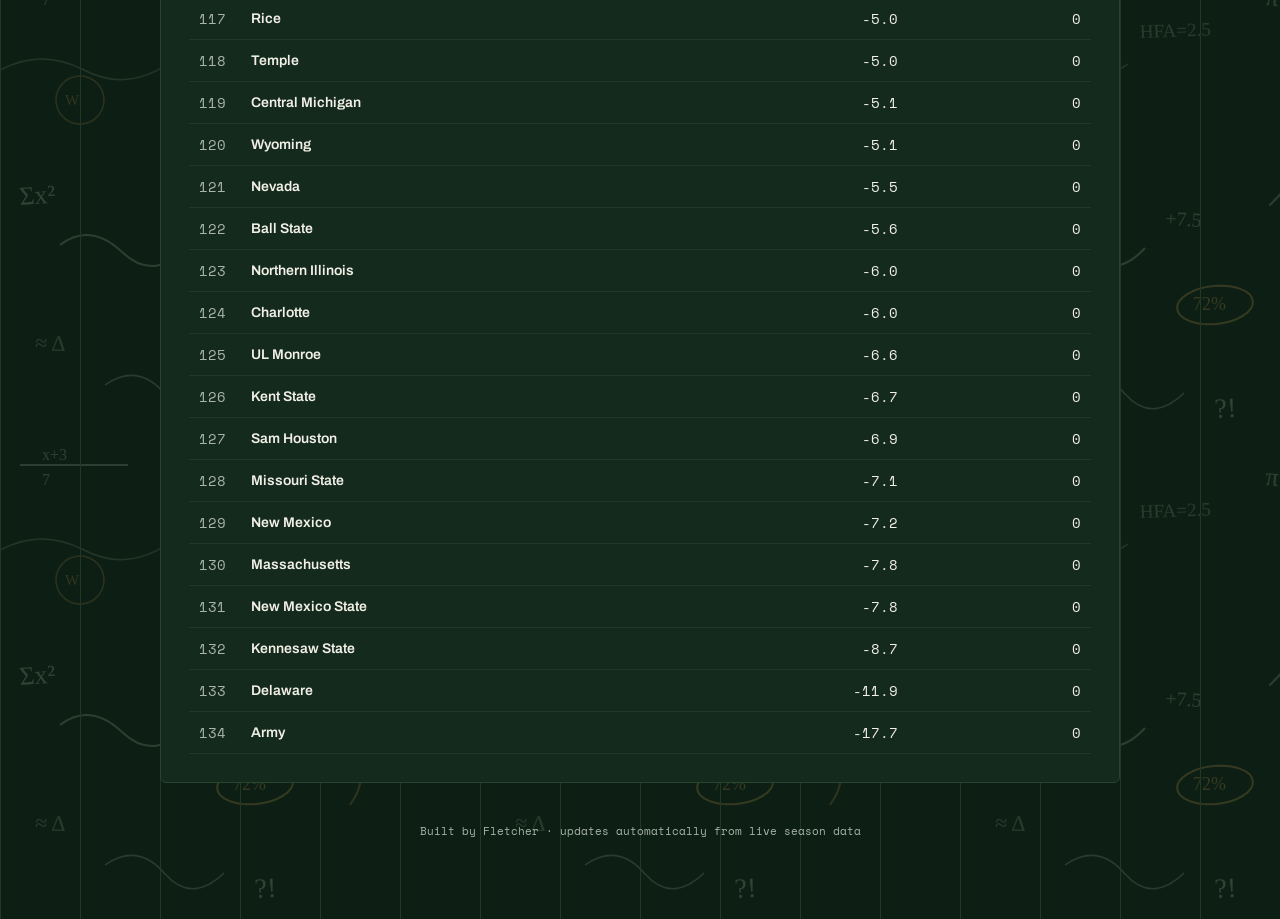
==== commit 0064a870: "Add files via upload" ====
--- a/site/index.html
+++ b/site/index.html
@@ -6,7 +6,7 @@
 <title>Fletcher's CFB Predictions</title>
 <link rel="preconnect" href="https://fonts.googleapis.com">
 <link rel="preconnect" href="https://fonts.gstatic.com" crossorigin>
-<link href="https://fonts.googleapis.com/css2?family=Archivo+Black&family=Archivo:wght@400;500;600;700&family=Space+Mono:wght@400;700&display=swap" rel="stylesheet">
+<link href="https://fonts.googleapis.com/css2?family=Archivo+Black&family=Archivo:wght@400;500;600;700&family=Space+Mono:wght@400;700&family=Kalam:wght@400;700&display=swap" rel="stylesheet">
 <style>
   :root {
     --field: #0d1f14;
@@ -26,7 +26,10 @@
     margin: 0;
     background: var(--field);
     background-image:
-      repeating-linear-gradient(90deg, var(--field-line) 0px, var(--field-line) 1px, transparent 1px, transparent 80px);
+      repeating-linear-gradient(90deg, var(--field-line) 0px, var(--field-line) 1px, transparent 1px, transparent 80px),
+      url("data:image/svg+xml,%3Csvg%20xmlns%3D%22http%3A//www.w3.org/2000/svg%22%20width%3D%22480%22%20height%3D%22480%22%3E%20%3Ctext%20x%3D%2220%22%20y%3D%2245%22%20font-family%3D%22cursive%22%20font-size%3D%2226%22%20fill%3D%22%23f2f0e6%22%20opacity%3D%220.16%22%20transform%3D%22rotate%28-4%2020%2045%29%22%3E%26%23931%3Bx%26%23178%3B%3C/text%3E%20%3Cpath%20d%3D%22M60%2085%20Q%2090%2062%20122%2092%20T%20185%2088%22%20stroke%3D%22%23f2f0e6%22%20stroke-width%3D%222%22%20fill%3D%22none%22%20opacity%3D%220.14%22/%3E%20%3Ctext%20x%3D%22205%22%20y%3D%2265%22%20font-family%3D%22cursive%22%20font-size%3D%2220%22%20fill%3D%22%23f2f0e6%22%20opacity%3D%220.15%22%20transform%3D%22rotate%283%20205%2065%29%22%3E%2B7.5%3C/text%3E%20%3Cellipse%20cx%3D%22255%22%20cy%3D%22145%22%20rx%3D%2238%22%20ry%3D%2219%22%20stroke%3D%22%23d4a24c%22%20stroke-width%3D%222%22%20fill%3D%22none%22%20opacity%3D%220.20%22%20transform%3D%22rotate%28-6%20255%20145%29%22/%3E%20%3Ctext%20x%3D%22233%22%20y%3D%22150%22%20font-family%3D%22cursive%22%20font-size%3D%2218%22%20fill%3D%22%23d4a24c%22%20opacity%3D%220.20%22%3E72%25%3C/text%3E%20%3Cpath%20d%3D%22M310%2045%20L332%2022%20M332%2022%20L326%2016%20M332%2022%20L327%2027%22%20stroke%3D%22%23f2f0e6%22%20stroke-width%3D%222%22%20fill%3D%22none%22%20opacity%3D%220.14%22%20stroke-linecap%3D%22round%22/%3E%20%3Ctext%20x%3D%2235%22%20y%3D%22190%22%20font-family%3D%22cursive%22%20font-size%3D%2222%22%20fill%3D%22%23f2f0e6%22%20opacity%3D%220.13%22%20transform%3D%22rotate%282%2035%20190%29%22%3E%26%238776%3B%20%26%23916%3B%3C/text%3E%20%3Cpath%20d%3D%22M105%20225%20Q%20138%20202%20165%20234%20Q%20192%20264%20224%20233%22%20stroke%3D%22%23f2f0e6%22%20stroke-width%3D%221.5%22%20fill%3D%22none%22%20opacity%3D%220.13%22/%3E%20%3Ctext%20x%3D%22255%22%20y%3D%22258%22%20font-family%3D%22cursive%22%20font-size%3D%2228%22%20fill%3D%22%23f2f0e6%22%20opacity%3D%220.16%22%20transform%3D%22rotate%28-3%20255%20258%29%22%3E%3F%21%3C/text%3E%20%3Cline%20x1%3D%2220%22%20y1%3D%22305%22%20x2%3D%22128%22%20y2%3D%22305%22%20stroke%3D%22%23f2f0e6%22%20stroke-width%3D%222%22%20opacity%3D%220.15%22/%3E%20%3Ctext%20x%3D%2242%22%20y%3D%22300%22%20font-family%3D%22cursive%22%20font-size%3D%2216%22%20fill%3D%22%23f2f0e6%22%20opacity%3D%220.15%22%3Ex%2B3%3C/text%3E%20%3Ctext%20x%3D%2242%22%20y%3D%22325%22%20font-family%3D%22cursive%22%20font-size%3D%2216%22%20fill%3D%22%23f2f0e6%22%20opacity%3D%220.15%22%3E7%3C/text%3E%20%3Ctext%20x%3D%22305%22%20y%3D%22325%22%20font-family%3D%22cursive%22%20font-size%3D%2226%22%20fill%3D%22%23f2f0e6%22%20opacity%3D%220.15%22%20transform%3D%22rotate%285%20305%20325%29%22%3E%26%23960%3B%3C/text%3E%20%3Cpath%20d%3D%22M350%20105%20Q%20372%20135%20350%20165%22%20stroke%3D%22%23d4a24c%22%20stroke-width%3D%222%22%20fill%3D%22none%22%20opacity%3D%220.16%22/%3E%20%3Ctext%20x%3D%22180%22%20y%3D%22358%22%20font-family%3D%22cursive%22%20font-size%3D%2219%22%20fill%3D%22%23f2f0e6%22%20opacity%3D%220.13%22%20transform%3D%22rotate%28-2%20180%20358%29%22%3EHFA%3D2.5%3C/text%3E%20%3Cpath%20d%3D%22M0%20390%20Q%2042%20368%2084%20390%20T%20168%20384%22%20stroke%3D%22%23f2f0e6%22%20stroke-width%3D%221.5%22%20fill%3D%22none%22%20opacity%3D%220.10%22/%3E%20%3Ctext%20x%3D%22380%22%20y%3D%22420%22%20font-family%3D%22cursive%22%20font-size%3D%2220%22%20fill%3D%22%23f2f0e6%22%20opacity%3D%220.14%22%20transform%3D%22rotate%284%20380%20420%29%22%3E%26%238721%3B%3D1%3C/text%3E%20%3Ccircle%20cx%3D%2280%22%20cy%3D%22420%22%20r%3D%2224%22%20stroke%3D%22%23d4a24c%22%20stroke-width%3D%221.5%22%20fill%3D%22none%22%20opacity%3D%220.15%22%20transform%3D%22rotate%28-8%2080%20420%29%22/%3E%20%3Ctext%20x%3D%2265%22%20y%3D%22425%22%20font-family%3D%22cursive%22%20font-size%3D%2215%22%20fill%3D%22%23d4a24c%22%20opacity%3D%220.17%22%3EW%3C/text%3E%20%3C/svg%3E");
+    background-repeat: repeat, repeat;
+    background-size: 80px 100%, 480px 480px;
     color: var(--chalk);
     font-family: 'Archivo', -apple-system, sans-serif;
     min-height: 100vh;
@@ -37,12 +40,15 @@
   header { text-align: center; margin-bottom: 40px; }
 
   h1 {
-    font-family: 'Archivo Black', sans-serif;
-    font-size: clamp(28px, 6vw, 48px);
-    letter-spacing: 0.02em;
+    font-family: 'Kalam', cursive;
+    font-weight: 700;
+    font-size: clamp(30px, 6.5vw, 52px);
+    letter-spacing: 0.01em;
     margin: 0 0 8px;
     color: var(--chalk);
     text-transform: uppercase;
+    transform: rotate(-1.2deg);
+    display: inline-block;
   }
   h1 span { color: var(--gold-bright); }
 
@@ -74,12 +80,15 @@
   }
 
   .panel-title {
-    font-family: 'Archivo Black', sans-serif;
-    text-transform: uppercase;
-    font-size: 13px;
-    letter-spacing: 0.12em;
+    font-family: 'Kalam', cursive;
+    font-weight: 700;
+    text-transform: uppercase;
+    font-size: 17px;
+    letter-spacing: 0.06em;
     color: var(--gold);
     margin: 0 0 20px;
+    transform: rotate(-0.6deg);
+    display: inline-block;
   }
 
   .matchup-picker {
@@ -169,6 +178,17 @@
     font-weight: 700;
     min-width: 70px;
     text-align: right;
+    position: relative;
+  }
+  .score-num.circled::before {
+    content: "";
+    position: absolute;
+    top: -10px; bottom: -8px; left: -14px; right: -10px;
+    border: 2.5px solid var(--gold);
+    border-radius: 52% 48% 47% 53% / 51% 46% 54% 49%;
+    transform: rotate(-3deg);
+    opacity: 0.85;
+    pointer-events: none;
   }
   .fav-tag {
     font-family: 'Space Mono', monospace;
@@ -416,6 +436,8 @@
     document.getElementById("awayNameOut").classList.toggle("favorite", !homeFav);
     document.getElementById("homeFavTag").style.visibility = homeFav ? "visible" : "hidden";
     document.getElementById("awayFavTag").style.visibility = !homeFav ? "visible" : "hidden";
+    document.getElementById("homeScoreOut").classList.toggle("circled", homeFav);
+    document.getElementById("awayScoreOut").classList.toggle("circled", !homeFav);
 
     const spreadFavName = pred.favorite;
     const spreadMag = Math.abs(pred.predicted_spread).toFixed(1);
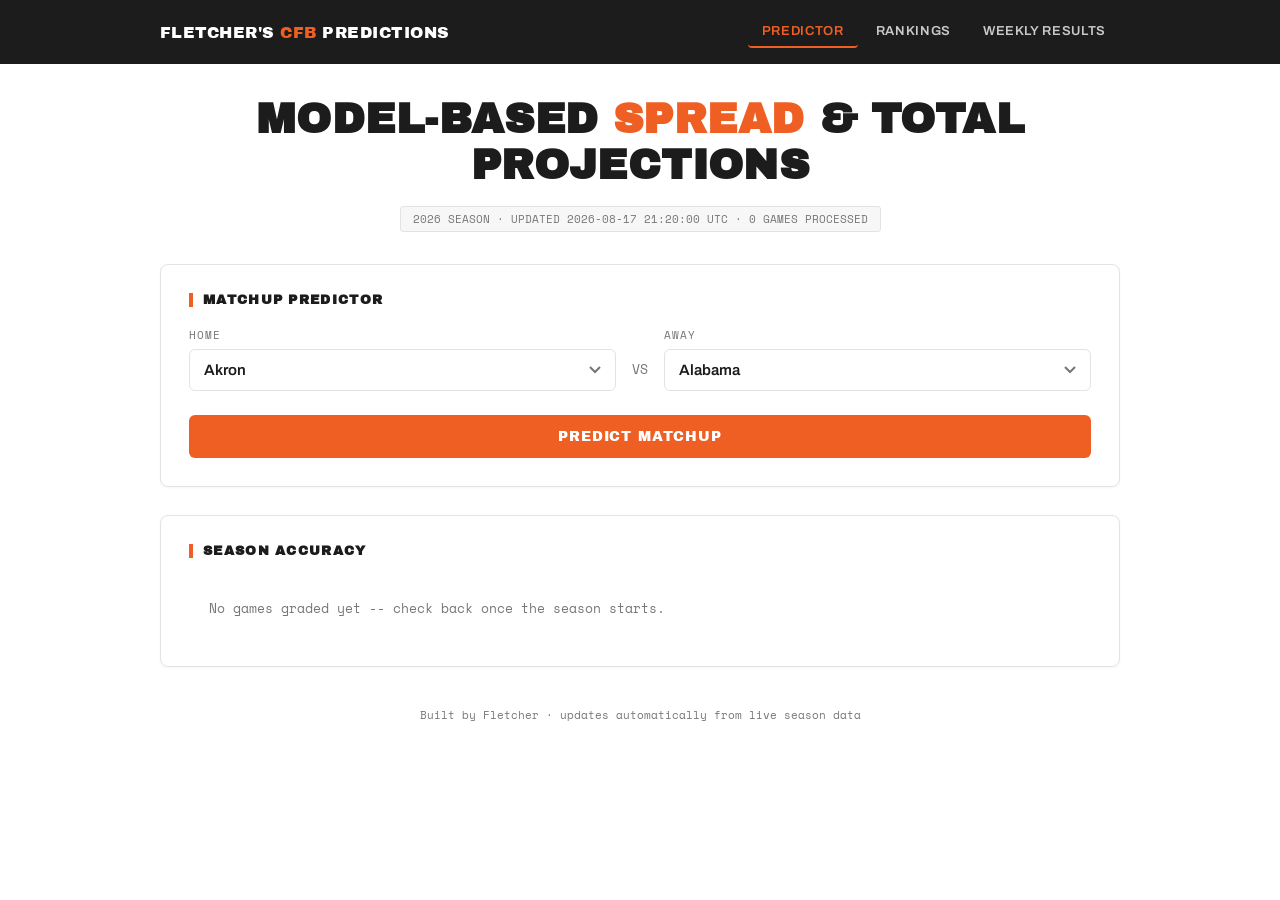
==== commit 7799bf36: "Add files via upload" ====
--- a/site/index.html
+++ b/site/index.html
@@ -6,307 +6,28 @@
 <title>Fletcher's CFB Predictions</title>
 <link rel="preconnect" href="https://fonts.googleapis.com">
 <link rel="preconnect" href="https://fonts.gstatic.com" crossorigin>
-<link href="https://fonts.googleapis.com/css2?family=Archivo+Black&family=Archivo:wght@400;500;600;700&family=Space+Mono:wght@400;700&family=Kalam:wght@400;700&display=swap" rel="stylesheet">
-<style>
-  :root {
-    --field: #0d1f14;
-    --field-line: #1e3a26;
-    --chalk: #f2f0e6;
-    --chalk-dim: #a9b3ab;
-    --gold: #d4a24c;
-    --gold-bright: #e8be6e;
-    --crimson: #9c3b3b;
-    --panel: #142a1c;
-    --panel-border: #26452f;
-  }
-
-  * { box-sizing: border-box; }
-
-  body {
-    margin: 0;
-    background: var(--field);
-    background-image:
-      repeating-linear-gradient(90deg, var(--field-line) 0px, var(--field-line) 1px, transparent 1px, transparent 80px),
-      url("data:image/svg+xml,%3Csvg%20xmlns%3D%22http%3A//www.w3.org/2000/svg%22%20width%3D%22480%22%20height%3D%22480%22%3E%20%3Ctext%20x%3D%2220%22%20y%3D%2245%22%20font-family%3D%22cursive%22%20font-size%3D%2226%22%20fill%3D%22%23f2f0e6%22%20opacity%3D%220.16%22%20transform%3D%22rotate%28-4%2020%2045%29%22%3E%26%23931%3Bx%26%23178%3B%3C/text%3E%20%3Cpath%20d%3D%22M60%2085%20Q%2090%2062%20122%2092%20T%20185%2088%22%20stroke%3D%22%23f2f0e6%22%20stroke-width%3D%222%22%20fill%3D%22none%22%20opacity%3D%220.14%22/%3E%20%3Ctext%20x%3D%22205%22%20y%3D%2265%22%20font-family%3D%22cursive%22%20font-size%3D%2220%22%20fill%3D%22%23f2f0e6%22%20opacity%3D%220.15%22%20transform%3D%22rotate%283%20205%2065%29%22%3E%2B7.5%3C/text%3E%20%3Cellipse%20cx%3D%22255%22%20cy%3D%22145%22%20rx%3D%2238%22%20ry%3D%2219%22%20stroke%3D%22%23d4a24c%22%20stroke-width%3D%222%22%20fill%3D%22none%22%20opacity%3D%220.20%22%20transform%3D%22rotate%28-6%20255%20145%29%22/%3E%20%3Ctext%20x%3D%22233%22%20y%3D%22150%22%20font-family%3D%22cursive%22%20font-size%3D%2218%22%20fill%3D%22%23d4a24c%22%20opacity%3D%220.20%22%3E72%25%3C/text%3E%20%3Cpath%20d%3D%22M310%2045%20L332%2022%20M332%2022%20L326%2016%20M332%2022%20L327%2027%22%20stroke%3D%22%23f2f0e6%22%20stroke-width%3D%222%22%20fill%3D%22none%22%20opacity%3D%220.14%22%20stroke-linecap%3D%22round%22/%3E%20%3Ctext%20x%3D%2235%22%20y%3D%22190%22%20font-family%3D%22cursive%22%20font-size%3D%2222%22%20fill%3D%22%23f2f0e6%22%20opacity%3D%220.13%22%20transform%3D%22rotate%282%2035%20190%29%22%3E%26%238776%3B%20%26%23916%3B%3C/text%3E%20%3Cpath%20d%3D%22M105%20225%20Q%20138%20202%20165%20234%20Q%20192%20264%20224%20233%22%20stroke%3D%22%23f2f0e6%22%20stroke-width%3D%221.5%22%20fill%3D%22none%22%20opacity%3D%220.13%22/%3E%20%3Ctext%20x%3D%22255%22%20y%3D%22258%22%20font-family%3D%22cursive%22%20font-size%3D%2228%22%20fill%3D%22%23f2f0e6%22%20opacity%3D%220.16%22%20transform%3D%22rotate%28-3%20255%20258%29%22%3E%3F%21%3C/text%3E%20%3Cline%20x1%3D%2220%22%20y1%3D%22305%22%20x2%3D%22128%22%20y2%3D%22305%22%20stroke%3D%22%23f2f0e6%22%20stroke-width%3D%222%22%20opacity%3D%220.15%22/%3E%20%3Ctext%20x%3D%2242%22%20y%3D%22300%22%20font-family%3D%22cursive%22%20font-size%3D%2216%22%20fill%3D%22%23f2f0e6%22%20opacity%3D%220.15%22%3Ex%2B3%3C/text%3E%20%3Ctext%20x%3D%2242%22%20y%3D%22325%22%20font-family%3D%22cursive%22%20font-size%3D%2216%22%20fill%3D%22%23f2f0e6%22%20opacity%3D%220.15%22%3E7%3C/text%3E%20%3Ctext%20x%3D%22305%22%20y%3D%22325%22%20font-family%3D%22cursive%22%20font-size%3D%2226%22%20fill%3D%22%23f2f0e6%22%20opacity%3D%220.15%22%20transform%3D%22rotate%285%20305%20325%29%22%3E%26%23960%3B%3C/text%3E%20%3Cpath%20d%3D%22M350%20105%20Q%20372%20135%20350%20165%22%20stroke%3D%22%23d4a24c%22%20stroke-width%3D%222%22%20fill%3D%22none%22%20opacity%3D%220.16%22/%3E%20%3Ctext%20x%3D%22180%22%20y%3D%22358%22%20font-family%3D%22cursive%22%20font-size%3D%2219%22%20fill%3D%22%23f2f0e6%22%20opacity%3D%220.13%22%20transform%3D%22rotate%28-2%20180%20358%29%22%3EHFA%3D2.5%3C/text%3E%20%3Cpath%20d%3D%22M0%20390%20Q%2042%20368%2084%20390%20T%20168%20384%22%20stroke%3D%22%23f2f0e6%22%20stroke-width%3D%221.5%22%20fill%3D%22none%22%20opacity%3D%220.10%22/%3E%20%3Ctext%20x%3D%22380%22%20y%3D%22420%22%20font-family%3D%22cursive%22%20font-size%3D%2220%22%20fill%3D%22%23f2f0e6%22%20opacity%3D%220.14%22%20transform%3D%22rotate%284%20380%20420%29%22%3E%26%238721%3B%3D1%3C/text%3E%20%3Ccircle%20cx%3D%2280%22%20cy%3D%22420%22%20r%3D%2224%22%20stroke%3D%22%23d4a24c%22%20stroke-width%3D%221.5%22%20fill%3D%22none%22%20opacity%3D%220.15%22%20transform%3D%22rotate%28-8%2080%20420%29%22/%3E%20%3Ctext%20x%3D%2265%22%20y%3D%22425%22%20font-family%3D%22cursive%22%20font-size%3D%2215%22%20fill%3D%22%23d4a24c%22%20opacity%3D%220.17%22%3EW%3C/text%3E%20%3C/svg%3E");
-    background-repeat: repeat, repeat;
-    background-size: 80px 100%, 480px 480px;
-    color: var(--chalk);
-    font-family: 'Archivo', -apple-system, sans-serif;
-    min-height: 100vh;
-  }
-
-  .wrap { max-width: 1000px; margin: 0 auto; padding: 32px 20px 80px; }
-
-  header { text-align: center; margin-bottom: 40px; }
-
-  h1 {
-    font-family: 'Kalam', cursive;
-    font-weight: 700;
-    font-size: clamp(30px, 6.5vw, 52px);
-    letter-spacing: 0.01em;
-    margin: 0 0 8px;
-    color: var(--chalk);
-    text-transform: uppercase;
-    transform: rotate(-1.2deg);
-    display: inline-block;
-  }
-  h1 span { color: var(--gold-bright); }
-
-  .subtitle {
-    color: var(--chalk-dim);
-    font-size: 14px;
-    font-family: 'Space Mono', monospace;
-    letter-spacing: 0.05em;
-  }
-
-  .updated-badge {
-    display: inline-block;
-    margin-top: 10px;
-    padding: 4px 12px;
-    border: 1px solid var(--panel-border);
-    border-radius: 3px;
-    font-family: 'Space Mono', monospace;
-    font-size: 11px;
-    color: var(--chalk-dim);
-    background: var(--panel);
-  }
-
-  .panel {
-    background: var(--panel);
-    border: 1px solid var(--panel-border);
-    border-radius: 6px;
-    padding: 28px;
-    margin-bottom: 32px;
-  }
-
-  .panel-title {
-    font-family: 'Kalam', cursive;
-    font-weight: 700;
-    text-transform: uppercase;
-    font-size: 17px;
-    letter-spacing: 0.06em;
-    color: var(--gold);
-    margin: 0 0 20px;
-    transform: rotate(-0.6deg);
-    display: inline-block;
-  }
-
-  .matchup-picker {
-    display: grid;
-    grid-template-columns: 1fr auto 1fr;
-    gap: 16px;
-    align-items: end;
-    margin-bottom: 24px;
-  }
-
-  .field-group { display: flex; flex-direction: column; gap: 6px; }
-  .field-group label {
-    font-family: 'Space Mono', monospace;
-    font-size: 11px;
-    text-transform: uppercase;
-    letter-spacing: 0.1em;
-    color: var(--chalk-dim);
-  }
-
-  select {
-    background: var(--field);
-    color: var(--chalk);
-    border: 1px solid var(--panel-border);
-    border-radius: 4px;
-    padding: 12px 14px;
-    font-family: 'Archivo', sans-serif;
-    font-size: 15px;
-    font-weight: 600;
-    cursor: pointer;
-    appearance: none;
-    background-image: url("data:image/svg+xml,%3Csvg xmlns='http://www.w3.org/2000/svg' width='12' height='8'%3E%3Cpath d='M1 1l5 5 5-5' stroke='%23a9b3ab' stroke-width='2' fill='none'/%3E%3C/svg%3E");
-    background-repeat: no-repeat;
-    background-position: right 14px center;
-    padding-right: 36px;
-  }
-  select:focus { outline: 2px solid var(--gold); outline-offset: 1px; }
-
-  .vs-mark {
-    font-family: 'Space Mono', monospace;
-    color: var(--chalk-dim);
-    font-size: 13px;
-    padding-bottom: 12px;
-    text-align: center;
-  }
-
-  button#predictBtn {
-    width: 100%;
-    background: var(--gold);
-    color: #1a1206;
-    border: none;
-    border-radius: 4px;
-    padding: 14px;
-    font-family: 'Archivo Black', sans-serif;
-    text-transform: uppercase;
-    letter-spacing: 0.08em;
-    font-size: 14px;
-    cursor: pointer;
-    transition: background 0.15s ease;
-  }
-  button#predictBtn:hover { background: var(--gold-bright); }
-  button#predictBtn:disabled { opacity: 0.5; cursor: not-allowed; }
-
-  .scoreboard {
-    display: none;
-    margin-top: 28px;
-    border-top: 1px solid var(--panel-border);
-    padding-top: 24px;
-  }
-  .scoreboard.visible { display: block; }
-
-  .score-row {
-    display: grid;
-    grid-template-columns: 1fr auto auto;
-    gap: 20px;
-    align-items: center;
-    margin-bottom: 8px;
-  }
-  .team-name {
-    font-family: 'Archivo', sans-serif;
-    font-weight: 700;
-    font-size: 18px;
-  }
-  .team-name.favorite { color: var(--gold-bright); }
-  .score-num {
-    font-family: 'Space Mono', monospace;
-    font-size: 36px;
-    font-weight: 700;
-    min-width: 70px;
-    text-align: right;
-    position: relative;
-  }
-  .score-num.circled::before {
-    content: "";
-    position: absolute;
-    top: -10px; bottom: -8px; left: -14px; right: -10px;
-    border: 2.5px solid var(--gold);
-    border-radius: 52% 48% 47% 53% / 51% 46% 54% 49%;
-    transform: rotate(-3deg);
-    opacity: 0.85;
-    pointer-events: none;
-  }
-  .fav-tag {
-    font-family: 'Space Mono', monospace;
-    font-size: 10px;
-    text-transform: uppercase;
-    letter-spacing: 0.1em;
-    color: var(--gold);
-    border: 1px solid var(--gold);
-    border-radius: 3px;
-    padding: 2px 6px;
-  }
-
-  .divider-line {
-    border: none;
-    border-top: 1px dashed var(--panel-border);
-    margin: 14px 0;
-  }
-
-  .stat-strip {
-    display: flex;
-    gap: 32px;
-    margin-top: 18px;
-    flex-wrap: wrap;
-  }
-  .stat-item { display: flex; flex-direction: column; gap: 2px; }
-  .stat-label {
-    font-family: 'Space Mono', monospace;
-    font-size: 10px;
-    text-transform: uppercase;
-    letter-spacing: 0.1em;
-    color: var(--chalk-dim);
-  }
-  .stat-value {
-    font-family: 'Space Mono', monospace;
-    font-size: 20px;
-    font-weight: 700;
-    color: var(--chalk);
-  }
-
-  table { width: 100%; border-collapse: collapse; }
-  th {
-    text-align: left;
-    font-family: 'Space Mono', monospace;
-    font-size: 11px;
-    text-transform: uppercase;
-    letter-spacing: 0.08em;
-    color: var(--chalk-dim);
-    padding: 8px 10px;
-    border-bottom: 2px solid var(--panel-border);
-  }
-  th.num, td.num { text-align: right; }
-  td {
-    padding: 10px 10px;
-    border-bottom: 1px solid var(--field-line);
-    font-size: 14px;
-  }
-  tr:hover td { background: rgba(212, 162, 76, 0.06); }
-  .rank-cell {
-    font-family: 'Space Mono', monospace;
-    color: var(--chalk-dim);
-    width: 40px;
-  }
-  .rank-cell.top { color: var(--gold-bright); font-weight: 700; }
-  td.team-cell { font-weight: 600; }
-  td.num { font-family: 'Space Mono', monospace; }
-
-  .empty-state, .error-state {
-    color: var(--chalk-dim);
-    font-family: 'Space Mono', monospace;
-    font-size: 13px;
-    padding: 20px;
-    text-align: center;
-  }
-  .error-state { color: var(--crimson); }
-
-  .result-badge {
-    display: inline-block;
-    padding: 2px 8px;
-    border-radius: 3px;
-    font-family: 'Space Mono', monospace;
-    font-size: 10px;
-    text-transform: uppercase;
-    letter-spacing: 0.05em;
-  }
-  .result-badge.correct { background: rgba(58, 125, 68, 0.25); color: #7fd490; border: 1px solid #3a7d44; }
-  .result-badge.incorrect { background: rgba(156, 59, 59, 0.25); color: #e08a8a; border: 1px solid var(--crimson); }
-  .result-badge.pending { background: rgba(169, 179, 171, 0.15); color: var(--chalk-dim); border: 1px solid var(--panel-border); }
-
-  footer {
-    text-align: center;
-    color: var(--chalk-dim);
-    font-family: 'Space Mono', monospace;
-    font-size: 11px;
-    margin-top: 40px;
-  }
-
-  @media (max-width: 600px) {
-    .matchup-picker { grid-template-columns: 1fr; }
-    .vs-mark { padding: 4px 0; }
-    .score-num { font-size: 28px; }
-  }
-</style>
+<link href="https://fonts.googleapis.com/css2?family=Archivo+Black&family=Archivo:wght@400;500;600;700&family=Space+Mono:wght@400;700&display=swap" rel="stylesheet">
+<link rel="stylesheet" href="styles.css">
 </head>
 <body>
+
+<nav class="site-nav">
+  <div class="nav-inner">
+    <span class="nav-brand">Fletcher's <span class="accent">CFB</span> Predictions</span>
+    <div class="nav-links">
+      <a href="index.html" class="nav-link active">Predictor</a>
+      <a href="rankings.html" class="nav-link">Rankings</a>
+      <a href="weekly.html" class="nav-link">Weekly Results</a>
+    </div>
+  </div>
+</nav>
+
 <div class="wrap">
 
   <header>
-    <h1>Fletcher's <span>CFB</span> Predictions</h1>
-    <div class="subtitle">MODEL-BASED SPREAD &amp; TOTAL PROJECTIONS</div>
+    <h1>Model-Based <span>Spread</span> &amp; Total Projections</h1>
     <div class="updated-badge" id="updatedBadge">loading...</div>
   </header>
-
-  <section class="panel" id="accuracyPanel">
-    <h2 class="panel-title">Season Accuracy</h2>
-    <div class="stat-strip" id="accuracyStrip">
-      <div class="empty-state">Loading...</div>
-    </div>
-  </section>
 
   <section class="panel">
     <h2 class="panel-title">Matchup Predictor</h2>
@@ -321,7 +42,7 @@
         <select id="awaySelect"></select>
       </div>
     </div>
-    <button id="predictBtn">Predict Matchup</button>
+    <button id="predictBtn" class="primary-btn">Predict Matchup</button>
 
     <div class="scoreboard" id="scoreboard">
       <div class="score-row">
@@ -349,43 +70,20 @@
     <div class="error-state" id="matchupError" style="display:none;"></div>
   </section>
 
-  <section class="panel">
-    <h2 class="panel-title">Weekly Results</h2>
-    <div class="field-group" style="margin-bottom:20px; max-width:220px;">
-      <label for="weekSelect">Select Week</label>
-      <select id="weekSelect"><option>Loading...</option></select>
-    </div>
-    <div id="weekResultsContainer">
-      <div class="empty-state">Select a week to see predicted vs. actual results.</div>
-    </div>
-  </section>
-
-  <section class="panel">
-    <h2 class="panel-title">Power Rankings</h2>
-    <div id="rankingsContainer">
-      <div class="empty-state">Loading rankings...</div>
+  <section class="panel" id="accuracyPanel">
+    <h2 class="panel-title">Season Accuracy</h2>
+    <div class="stat-strip" id="accuracyStrip">
+      <div class="empty-state">Loading...</div>
     </div>
   </section>
 
   <footer>Built by Fletcher &middot; updates automatically from live season data</footer>
 </div>
 
+<script src="common.js"></script>
 <script>
 (function () {
-  const DATA_BASE = "data/";
-
-  const state = { predictions: null, rankings: null, teams: null };
-
-  function fmtSigned(n) {
-    const v = Number(n);
-    return (v >= 0 ? "+" : "") + v.toFixed(1);
-  }
-
-  async function loadJSON(name) {
-    const res = await fetch(DATA_BASE + name, { cache: "no-store" });
-    if (!res.ok) throw new Error("Failed to load " + name + " (" + res.status + ")");
-    return res.json();
-  }
+  const state = { predictions: null, teams: null };
 
   function populateTeamSelects(teams) {
     const homeSel = document.getElementById("homeSelect");
@@ -447,36 +145,6 @@
     boardEl.classList.add("visible");
   }
 
-  function renderRankings(rankings) {
-    const container = document.getElementById("rankingsContainer");
-    if (!rankings || rankings.length === 0) {
-      container.innerHTML = '<div class="empty-state">No rankings available yet.</div>';
-      return;
-    }
-
-    let html = "<table><thead><tr>" +
-      "<th>Rank</th><th>Team</th><th class='num'>Rating</th><th class='num'>Games</th>" +
-      "</tr></thead><tbody>";
-
-    rankings.forEach(function (r) {
-      const rankClass = r.rank <= 10 ? "rank-cell top" : "rank-cell";
-      html += "<tr>" +
-        "<td class='" + rankClass + "'>" + r.rank + "</td>" +
-        "<td class='team-cell'>" + r.team + "</td>" +
-        "<td class='num'>" + fmtSigned(r.composite_rating) + "</td>" +
-        "<td class='num'>" + r.games_played + "</td>" +
-        "</tr>";
-    });
-    html += "</tbody></table>";
-    container.innerHTML = html;
-  }
-
-  function renderUpdatedBadge(meta) {
-    const el = document.getElementById("updatedBadge");
-    el.textContent = meta.season + " SEASON \u00b7 UPDATED " + meta.updated_at +
-      " \u00b7 " + meta.games_processed + " GAMES PROCESSED";
-  }
-
   function renderAccuracySummary(summary) {
     const el = document.getElementById("accuracyStrip");
     if (!summary || summary.games_graded === 0) {
@@ -490,78 +158,21 @@
       '<div class="stat-item"><span class="stat-label">Avg Total Error</span><span class="stat-value">' + summary.avg_total_error + '</span></div>';
   }
 
-  async function populateWeekSelect(availableWeeks) {
-    const sel = document.getElementById("weekSelect");
-    sel.innerHTML = "";
-    if (!availableWeeks || availableWeeks.length === 0) {
-      sel.innerHTML = '<option>No weeks available yet</option>';
-      return;
-    }
-    availableWeeks.slice().reverse().forEach(function (w) {
-      const opt = document.createElement("option");
-      opt.value = w;
-      opt.textContent = "Week " + w;
-      sel.appendChild(opt);
-    });
-    sel.addEventListener("change", function () { loadWeekResults(sel.value); });
-    loadWeekResults(sel.value);
-  }
-
-  async function loadWeekResults(week) {
-    const container = document.getElementById("weekResultsContainer");
-    container.innerHTML = '<div class="empty-state">Loading week ' + week + '...</div>';
-    try {
-      const snap = await loadJSON("history/week_" + week + ".json");
-      if (!snap.games || snap.games.length === 0) {
-        container.innerHTML = '<div class="empty-state">No games found for this week.</div>';
-        return;
-      }
-      let html = "<table><thead><tr>" +
-        "<th>Matchup</th><th>Predicted</th><th>Actual</th><th>Result</th>" +
-        "</tr></thead><tbody>";
-      snap.games.forEach(function (g) {
-        const predStr = g.home + " " + g.predicted_home_score.toFixed(1) + " - " +
-          g.predicted_away_score.toFixed(1) + " " + g.away;
-        let actualStr = "\u2014";
-        let badge = '<span class="result-badge pending">Pending</span>';
-        if (g.graded) {
-          actualStr = g.home + " " + g.actual_home_score + " - " + g.actual_away_score + " " + g.away;
-          const actualMargin = g.actual_home_score - g.actual_away_score;
-          const correct = (g.predicted_spread > 0) === (actualMargin > 0);
-          badge = correct
-            ? '<span class="result-badge correct">Correct</span>'
-            : '<span class="result-badge incorrect">Incorrect</span>';
-        }
-        html += "<tr><td class='team-cell'>" + g.home + " vs " + g.away + "</td>" +
-          "<td>" + predStr + "</td><td>" + actualStr + "</td><td>" + badge + "</td></tr>";
-      });
-      html += "</tbody></table>";
-      container.innerHTML = html;
-    } catch (err) {
-      container.innerHTML = '<div class="error-state">Could not load week ' + week + ': ' + err.message + '</div>';
-    }
-  }
-
   async function init() {
     try {
-      const [predictions, rankings, teams, lastUpdated, summary, availableWeeks] = await Promise.all([
+      const [predictions, teams, lastUpdated, summary] = await Promise.all([
         loadJSON("predictions.json"),
-        loadJSON("rankings.json"),
         loadJSON("teams.json"),
         loadJSON("last_updated.json"),
-        loadJSON("history/summary.json").catch(function () { return null; }),
-        loadJSON("history/weeks_available.json").catch(function () { return []; })
+        loadJSON("history/summary.json").catch(function () { return null; })
       ]);
 
       state.predictions = predictions;
-      state.rankings = rankings;
       state.teams = teams;
 
       populateTeamSelects(teams);
-      renderRankings(rankings);
-      renderUpdatedBadge(lastUpdated);
+      renderUpdatedBadge("updatedBadge", lastUpdated);
       renderAccuracySummary(summary);
-      populateWeekSelect(availableWeeks);
 
       document.getElementById("predictBtn").disabled = false;
       document.getElementById("predictBtn").addEventListener("click", function () {
@@ -571,7 +182,7 @@
       });
     } catch (err) {
       document.getElementById("updatedBadge").textContent = "DATA UNAVAILABLE";
-      document.getElementById("rankingsContainer").innerHTML =
+      document.getElementById("accuracyStrip").innerHTML =
         '<div class="error-state">Could not load data: ' + err.message + '</div>';
       console.error(err);
     }
--- a/site/styles.css
+++ b/site/styles.css
@@ -0,0 +1,295 @@
+/* Fletcher's CFB Predictions -- shared styles */
+
+:root {
+  --bg: #ffffff;
+  --panel: #ffffff;
+  --panel-alt: #f7f7f7;
+  --border: #e3e3e3;
+  --text: #1c1c1c;
+  --text-dim: #767676;
+  --orange: #ef5f24;
+  --orange-hover: #ff7440;
+  --orange-soft: #fdece3;
+  --charcoal: #1c1c1c;
+  --charcoal-soft: #2d2d2d;
+  --green-ok: #1f8a4c;
+  --green-ok-bg: #e8f6ee;
+  --red-bad: #c23b3b;
+  --red-bad-bg: #fbeaea;
+}
+
+* { box-sizing: border-box; }
+
+body {
+  margin: 0;
+  background: var(--bg);
+  color: var(--text);
+  font-family: 'Archivo', -apple-system, sans-serif;
+  min-height: 100vh;
+}
+
+.wrap { max-width: 1000px; margin: 0 auto; padding: 0 20px 80px; }
+
+/* ---------- Nav ---------- */
+.site-nav {
+  background: var(--charcoal);
+  margin-bottom: 32px;
+}
+.nav-inner {
+  max-width: 1000px;
+  margin: 0 auto;
+  padding: 16px 20px;
+  display: flex;
+  align-items: center;
+  justify-content: space-between;
+  flex-wrap: wrap;
+  gap: 12px;
+}
+.nav-brand {
+  font-family: 'Archivo Black', sans-serif;
+  color: #ffffff;
+  font-size: 16px;
+  text-transform: uppercase;
+  letter-spacing: 0.03em;
+}
+.nav-brand .accent { color: var(--orange); }
+.nav-links { display: flex; gap: 4px; }
+.nav-link {
+  color: #c9c9c9;
+  text-decoration: none;
+  font-family: 'Archivo', sans-serif;
+  font-weight: 600;
+  font-size: 13px;
+  text-transform: uppercase;
+  letter-spacing: 0.05em;
+  padding: 8px 14px;
+  border-radius: 4px;
+  border-bottom: 2px solid transparent;
+  transition: color 0.15s ease, border-color 0.15s ease;
+}
+.nav-link:hover { color: #ffffff; }
+.nav-link.active { color: var(--orange); border-bottom-color: var(--orange); }
+
+/* ---------- Header ---------- */
+header { text-align: center; margin-bottom: 32px; }
+h1 {
+  font-family: 'Archivo Black', sans-serif;
+  font-size: clamp(26px, 5.5vw, 42px);
+  letter-spacing: 0.01em;
+  margin: 0 0 8px;
+  color: var(--text);
+  text-transform: uppercase;
+}
+h1 span { color: var(--orange); }
+.subtitle {
+  color: var(--text-dim);
+  font-size: 13px;
+  font-family: 'Space Mono', monospace;
+  letter-spacing: 0.05em;
+}
+.updated-badge {
+  display: inline-block;
+  margin-top: 10px;
+  padding: 4px 12px;
+  border: 1px solid var(--border);
+  border-radius: 3px;
+  font-family: 'Space Mono', monospace;
+  font-size: 11px;
+  color: var(--text-dim);
+  background: var(--panel-alt);
+}
+
+/* ---------- Panels ---------- */
+.panel {
+  background: var(--panel);
+  border: 1px solid var(--border);
+  border-radius: 8px;
+  padding: 28px;
+  margin-bottom: 28px;
+  box-shadow: 0 1px 3px rgba(0,0,0,0.04);
+}
+.panel-title {
+  font-family: 'Archivo Black', sans-serif;
+  text-transform: uppercase;
+  font-size: 13px;
+  letter-spacing: 0.1em;
+  color: var(--text);
+  margin: 0 0 20px;
+  border-left: 4px solid var(--orange);
+  padding-left: 10px;
+}
+.page-title {
+  font-family: 'Archivo Black', sans-serif;
+  font-size: 24px;
+  text-transform: uppercase;
+  letter-spacing: 0.02em;
+  margin: 0 0 24px;
+}
+
+/* ---------- Matchup picker ---------- */
+.matchup-picker {
+  display: grid;
+  grid-template-columns: 1fr auto 1fr;
+  gap: 16px;
+  align-items: end;
+  margin-bottom: 24px;
+}
+.field-group { display: flex; flex-direction: column; gap: 6px; }
+.field-group label {
+  font-family: 'Space Mono', monospace;
+  font-size: 11px;
+  text-transform: uppercase;
+  letter-spacing: 0.1em;
+  color: var(--text-dim);
+}
+select {
+  background: #ffffff;
+  color: var(--text);
+  border: 1px solid var(--border);
+  border-radius: 6px;
+  padding: 12px 14px;
+  font-family: 'Archivo', sans-serif;
+  font-size: 15px;
+  font-weight: 600;
+  cursor: pointer;
+  appearance: none;
+  background-image: url("data:image/svg+xml,%3Csvg xmlns='http://www.w3.org/2000/svg' width='12' height='8'%3E%3Cpath d='M1 1l5 5 5-5' stroke='%23767676' stroke-width='2' fill='none'/%3E%3C/svg%3E");
+  background-repeat: no-repeat;
+  background-position: right 14px center;
+  padding-right: 36px;
+}
+select:focus { outline: 2px solid var(--orange); outline-offset: 1px; }
+
+.vs-mark {
+  font-family: 'Space Mono', monospace;
+  color: var(--text-dim);
+  font-size: 13px;
+  padding-bottom: 12px;
+  text-align: center;
+}
+
+button.primary-btn {
+  width: 100%;
+  background: var(--orange);
+  color: #ffffff;
+  border: none;
+  border-radius: 6px;
+  padding: 14px;
+  font-family: 'Archivo Black', sans-serif;
+  text-transform: uppercase;
+  letter-spacing: 0.06em;
+  font-size: 14px;
+  cursor: pointer;
+  transition: background 0.15s ease;
+}
+button.primary-btn:hover { background: var(--orange-hover); }
+button.primary-btn:disabled { opacity: 0.5; cursor: not-allowed; }
+
+/* ---------- Scoreboard ---------- */
+.scoreboard {
+  display: none;
+  margin-top: 28px;
+  border-top: 1px solid var(--border);
+  padding-top: 24px;
+}
+.scoreboard.visible { display: block; }
+.score-row {
+  display: grid;
+  grid-template-columns: 1fr auto auto;
+  gap: 20px;
+  align-items: center;
+  margin-bottom: 8px;
+}
+.team-name { font-family: 'Archivo', sans-serif; font-weight: 700; font-size: 18px; }
+.team-name.favorite { color: var(--orange); }
+.score-num {
+  font-family: 'Space Mono', monospace;
+  font-size: 36px;
+  font-weight: 700;
+  min-width: 70px;
+  text-align: right;
+  border-radius: 6px;
+  padding: 2px 8px;
+}
+.score-num.circled { background: var(--orange-soft); color: var(--orange); }
+.fav-tag {
+  font-family: 'Space Mono', monospace;
+  font-size: 10px;
+  text-transform: uppercase;
+  letter-spacing: 0.1em;
+  color: var(--orange);
+  border: 1px solid var(--orange);
+  border-radius: 3px;
+  padding: 2px 6px;
+}
+.divider-line { border: none; border-top: 1px dashed var(--border); margin: 14px 0; }
+
+.stat-strip { display: flex; gap: 32px; margin-top: 18px; flex-wrap: wrap; }
+.stat-item { display: flex; flex-direction: column; gap: 2px; }
+.stat-label {
+  font-family: 'Space Mono', monospace;
+  font-size: 10px;
+  text-transform: uppercase;
+  letter-spacing: 0.1em;
+  color: var(--text-dim);
+}
+.stat-value { font-family: 'Space Mono', monospace; font-size: 22px; font-weight: 700; color: var(--text); }
+
+/* ---------- Tables ---------- */
+table { width: 100%; border-collapse: collapse; }
+th {
+  text-align: left;
+  font-family: 'Space Mono', monospace;
+  font-size: 11px;
+  text-transform: uppercase;
+  letter-spacing: 0.08em;
+  color: var(--text-dim);
+  padding: 8px 10px;
+  border-bottom: 2px solid var(--border);
+}
+th.num, td.num { text-align: right; }
+td { padding: 10px 10px; border-bottom: 1px solid var(--border); font-size: 14px; }
+tr:hover td { background: var(--orange-soft); }
+.rank-cell { font-family: 'Space Mono', monospace; color: var(--text-dim); width: 40px; }
+.rank-cell.top { color: var(--orange); font-weight: 700; }
+td.team-cell { font-weight: 600; }
+td.num { font-family: 'Space Mono', monospace; }
+
+/* ---------- Badges ---------- */
+.result-badge {
+  display: inline-block;
+  padding: 3px 9px;
+  border-radius: 4px;
+  font-family: 'Space Mono', monospace;
+  font-size: 10px;
+  text-transform: uppercase;
+  letter-spacing: 0.05em;
+}
+.result-badge.correct { background: var(--green-ok-bg); color: var(--green-ok); }
+.result-badge.incorrect { background: var(--red-bad-bg); color: var(--red-bad); }
+.result-badge.pending { background: var(--panel-alt); color: var(--text-dim); }
+
+/* ---------- Misc ---------- */
+.empty-state, .error-state {
+  color: var(--text-dim);
+  font-family: 'Space Mono', monospace;
+  font-size: 13px;
+  padding: 20px;
+  text-align: center;
+}
+.error-state { color: var(--red-bad); }
+
+footer {
+  text-align: center;
+  color: var(--text-dim);
+  font-family: 'Space Mono', monospace;
+  font-size: 11px;
+  margin-top: 40px;
+}
+
+@media (max-width: 600px) {
+  .matchup-picker { grid-template-columns: 1fr; }
+  .vs-mark { padding: 4px 0; }
+  .score-num { font-size: 28px; }
+  .nav-inner { flex-direction: column; align-items: flex-start; }
+}
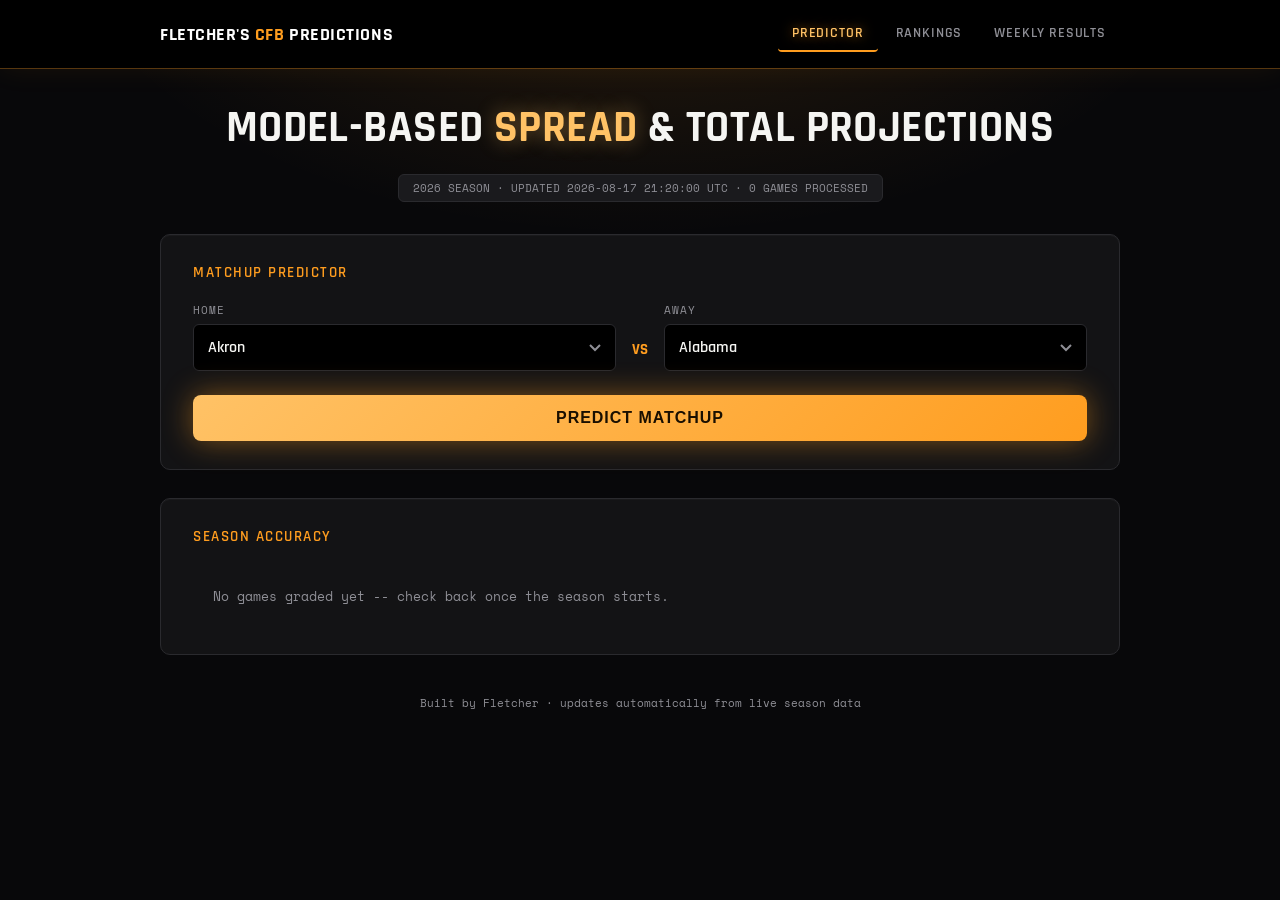
==== commit e0054dd9: "Add files via upload" ====
--- a/site/index.html
+++ b/site/index.html
@@ -6,7 +6,7 @@
 <title>Fletcher's CFB Predictions</title>
 <link rel="preconnect" href="https://fonts.googleapis.com">
 <link rel="preconnect" href="https://fonts.gstatic.com" crossorigin>
-<link href="https://fonts.googleapis.com/css2?family=Archivo+Black&family=Archivo:wght@400;500;600;700&family=Space+Mono:wght@400;700&display=swap" rel="stylesheet">
+<link href="https://fonts.googleapis.com/css2?family=Rajdhani:wght@500;600;700&family=Space+Mono:wght@400;700&display=swap" rel="stylesheet">
 <link rel="stylesheet" href="styles.css">
 </head>
 <body>
--- a/site/styles.css
+++ b/site/styles.css
@@ -1,30 +1,30 @@
-/* Fletcher's CFB Predictions -- shared styles */
+/* Fletcher's CFB Predictions -- shared styles (Amber Stadium Lights) */
 
 :root {
-  --bg: #ffffff;
-  --panel: #ffffff;
-  --panel-alt: #f7f7f7;
-  --border: #e3e3e3;
-  --text: #1c1c1c;
-  --text-dim: #767676;
-  --orange: #ef5f24;
-  --orange-hover: #ff7440;
-  --orange-soft: #fdece3;
-  --charcoal: #1c1c1c;
-  --charcoal-soft: #2d2d2d;
-  --green-ok: #1f8a4c;
-  --green-ok-bg: #e8f6ee;
-  --red-bad: #c23b3b;
-  --red-bad-bg: #fbeaea;
+  --bg: #08080a;
+  --panel: #131315;
+  --panel-alt: #1a1a1d;
+  --border: #2a2a2e;
+  --text: #f5f5f2;
+  --text-dim: #8f8f96;
+  --amber: #ff9d1f;
+  --amber-bright: #ffc266;
+  --amber-soft: rgba(255, 157, 31, 0.12);
+  --green-ok: #35c977;
+  --green-ok-bg: rgba(53, 201, 119, 0.12);
+  --red-bad: #ff5c5c;
+  --red-bad-bg: rgba(255, 92, 92, 0.12);
 }
 
 * { box-sizing: border-box; }
 
 body {
   margin: 0;
-  background: var(--bg);
+  background:
+    radial-gradient(ellipse 900px 500px at 50% -10%, rgba(255, 157, 31, 0.14), transparent 65%),
+    var(--bg);
   color: var(--text);
-  font-family: 'Archivo', -apple-system, sans-serif;
+  font-family: 'Rajdhani', -apple-system, sans-serif;
   min-height: 100vh;
 }
 
@@ -32,8 +32,9 @@
 
 /* ---------- Nav ---------- */
 .site-nav {
-  background: var(--charcoal);
+  background: #000000;
   margin-bottom: 32px;
+  box-shadow: 0 1px 0 rgba(255, 157, 31, 0.3), 0 0 30px rgba(255, 157, 31, 0.08);
 }
 .nav-inner {
   max-width: 1000px;
@@ -46,41 +47,45 @@
   gap: 12px;
 }
 .nav-brand {
-  font-family: 'Archivo Black', sans-serif;
+  font-weight: 700;
   color: #ffffff;
-  font-size: 16px;
+  font-size: 18px;
   text-transform: uppercase;
   letter-spacing: 0.03em;
 }
-.nav-brand .accent { color: var(--orange); }
+.nav-brand .accent { color: var(--amber); }
 .nav-links { display: flex; gap: 4px; }
 .nav-link {
-  color: #c9c9c9;
+  color: var(--text-dim);
   text-decoration: none;
-  font-family: 'Archivo', sans-serif;
   font-weight: 600;
-  font-size: 13px;
-  text-transform: uppercase;
-  letter-spacing: 0.05em;
+  font-size: 14px;
+  text-transform: uppercase;
+  letter-spacing: 0.06em;
   padding: 8px 14px;
   border-radius: 4px;
   border-bottom: 2px solid transparent;
-  transition: color 0.15s ease, border-color 0.15s ease;
-}
-.nav-link:hover { color: #ffffff; }
-.nav-link.active { color: var(--orange); border-bottom-color: var(--orange); }
+  transition: color 0.15s ease, border-color 0.15s ease, text-shadow 0.15s ease;
+}
+.nav-link:hover { color: var(--text); }
+.nav-link.active {
+  color: var(--amber-bright);
+  border-bottom-color: var(--amber);
+  text-shadow: 0 0 12px rgba(255, 157, 31, 0.6);
+}
 
 /* ---------- Header ---------- */
 header { text-align: center; margin-bottom: 32px; }
-h1 {
-  font-family: 'Archivo Black', sans-serif;
-  font-size: clamp(26px, 5.5vw, 42px);
+h1, .page-title {
+  font-weight: 700;
   letter-spacing: 0.01em;
   margin: 0 0 8px;
   color: var(--text);
   text-transform: uppercase;
 }
-h1 span { color: var(--orange); }
+h1 { font-size: clamp(28px, 6vw, 44px); }
+.page-title { font-size: clamp(24px, 5vw, 34px); margin-bottom: 24px; }
+h1 span { color: var(--amber-bright); text-shadow: 0 0 20px rgba(255, 194, 102, 0.4); }
 .subtitle {
   color: var(--text-dim);
   font-size: 13px;
@@ -90,9 +95,9 @@
 .updated-badge {
   display: inline-block;
   margin-top: 10px;
-  padding: 4px 12px;
+  padding: 5px 14px;
   border: 1px solid var(--border);
-  border-radius: 3px;
+  border-radius: 6px;
   font-family: 'Space Mono', monospace;
   font-size: 11px;
   color: var(--text-dim);
@@ -103,27 +108,18 @@
 .panel {
   background: var(--panel);
   border: 1px solid var(--border);
-  border-radius: 8px;
-  padding: 28px;
+  border-radius: 10px;
+  padding: 28px 32px;
   margin-bottom: 28px;
-  box-shadow: 0 1px 3px rgba(0,0,0,0.04);
+  box-shadow: inset 0 1px 0 rgba(255, 255, 255, 0.03);
 }
 .panel-title {
-  font-family: 'Archivo Black', sans-serif;
-  text-transform: uppercase;
-  font-size: 13px;
-  letter-spacing: 0.1em;
-  color: var(--text);
+  font-weight: 600;
+  text-transform: uppercase;
+  font-size: 15px;
+  letter-spacing: 0.1em;
+  color: var(--amber);
   margin: 0 0 20px;
-  border-left: 4px solid var(--orange);
-  padding-left: 10px;
-}
-.page-title {
-  font-family: 'Archivo Black', sans-serif;
-  font-size: 24px;
-  text-transform: uppercase;
-  letter-spacing: 0.02em;
-  margin: 0 0 24px;
 }
 
 /* ---------- Matchup picker ---------- */
@@ -143,47 +139,49 @@
   color: var(--text-dim);
 }
 select {
-  background: #ffffff;
+  background: #000000;
   color: var(--text);
   border: 1px solid var(--border);
   border-radius: 6px;
   padding: 12px 14px;
-  font-family: 'Archivo', sans-serif;
-  font-size: 15px;
+  font-family: 'Rajdhani', sans-serif;
   font-weight: 600;
+  font-size: 16px;
   cursor: pointer;
   appearance: none;
-  background-image: url("data:image/svg+xml,%3Csvg xmlns='http://www.w3.org/2000/svg' width='12' height='8'%3E%3Cpath d='M1 1l5 5 5-5' stroke='%23767676' stroke-width='2' fill='none'/%3E%3C/svg%3E");
+  background-image: url("data:image/svg+xml,%3Csvg xmlns='http://www.w3.org/2000/svg' width='12' height='8'%3E%3Cpath d='M1 1l5 5 5-5' stroke='%238f8f96' stroke-width='2' fill='none'/%3E%3C/svg%3E");
   background-repeat: no-repeat;
   background-position: right 14px center;
   padding-right: 36px;
 }
-select:focus { outline: 2px solid var(--orange); outline-offset: 1px; }
+select:focus { outline: 2px solid var(--amber); outline-offset: 1px; }
 
 .vs-mark {
-  font-family: 'Space Mono', monospace;
-  color: var(--text-dim);
-  font-size: 13px;
+  font-weight: 700;
+  color: var(--amber);
+  font-size: 15px;
   padding-bottom: 12px;
   text-align: center;
 }
 
 button.primary-btn {
   width: 100%;
-  background: var(--orange);
-  color: #ffffff;
+  background: linear-gradient(135deg, var(--amber-bright), var(--amber));
+  color: #1a0f00;
   border: none;
-  border-radius: 6px;
+  border-radius: 8px;
   padding: 14px;
-  font-family: 'Archivo Black', sans-serif;
+  font-weight: 700;
   text-transform: uppercase;
   letter-spacing: 0.06em;
-  font-size: 14px;
+  font-size: 16px;
   cursor: pointer;
-  transition: background 0.15s ease;
-}
-button.primary-btn:hover { background: var(--orange-hover); }
-button.primary-btn:disabled { opacity: 0.5; cursor: not-allowed; }
+  box-shadow: 0 0 30px rgba(255, 157, 31, 0.45);
+  transition: box-shadow 0.15s ease, transform 0.1s ease;
+}
+button.primary-btn:hover { box-shadow: 0 0 40px rgba(255, 157, 31, 0.6); }
+button.primary-btn:active { transform: scale(0.99); }
+button.primary-btn:disabled { opacity: 0.4; cursor: not-allowed; box-shadow: none; }
 
 /* ---------- Scoreboard ---------- */
 .scoreboard {
@@ -200,26 +198,24 @@
   align-items: center;
   margin-bottom: 8px;
 }
-.team-name { font-family: 'Archivo', sans-serif; font-weight: 700; font-size: 18px; }
-.team-name.favorite { color: var(--orange); }
+.team-name { font-weight: 600; font-size: 19px; }
+.team-name.favorite { color: var(--amber-bright); }
 .score-num {
   font-family: 'Space Mono', monospace;
-  font-size: 36px;
+  font-size: 38px;
   font-weight: 700;
   min-width: 70px;
   text-align: right;
-  border-radius: 6px;
-  padding: 2px 8px;
-}
-.score-num.circled { background: var(--orange-soft); color: var(--orange); }
+}
+.score-num.circled { color: var(--amber-bright); text-shadow: 0 0 24px rgba(255, 194, 102, 0.7); }
 .fav-tag {
   font-family: 'Space Mono', monospace;
   font-size: 10px;
   text-transform: uppercase;
   letter-spacing: 0.1em;
-  color: var(--orange);
-  border: 1px solid var(--orange);
-  border-radius: 3px;
+  color: var(--amber);
+  border: 1px solid var(--amber);
+  border-radius: 4px;
   padding: 2px 6px;
 }
 .divider-line { border: none; border-top: 1px dashed var(--border); margin: 14px 0; }
@@ -248,10 +244,10 @@
   border-bottom: 2px solid var(--border);
 }
 th.num, td.num { text-align: right; }
-td { padding: 10px 10px; border-bottom: 1px solid var(--border); font-size: 14px; }
-tr:hover td { background: var(--orange-soft); }
+td { padding: 10px 10px; border-bottom: 1px solid var(--border); font-size: 15px; }
+tr:hover td { background: var(--amber-soft); }
 .rank-cell { font-family: 'Space Mono', monospace; color: var(--text-dim); width: 40px; }
-.rank-cell.top { color: var(--orange); font-weight: 700; }
+.rank-cell.top { color: var(--amber-bright); font-weight: 700; text-shadow: 0 0 10px rgba(255, 194, 102, 0.4); }
 td.team-cell { font-weight: 600; }
 td.num { font-family: 'Space Mono', monospace; }
 
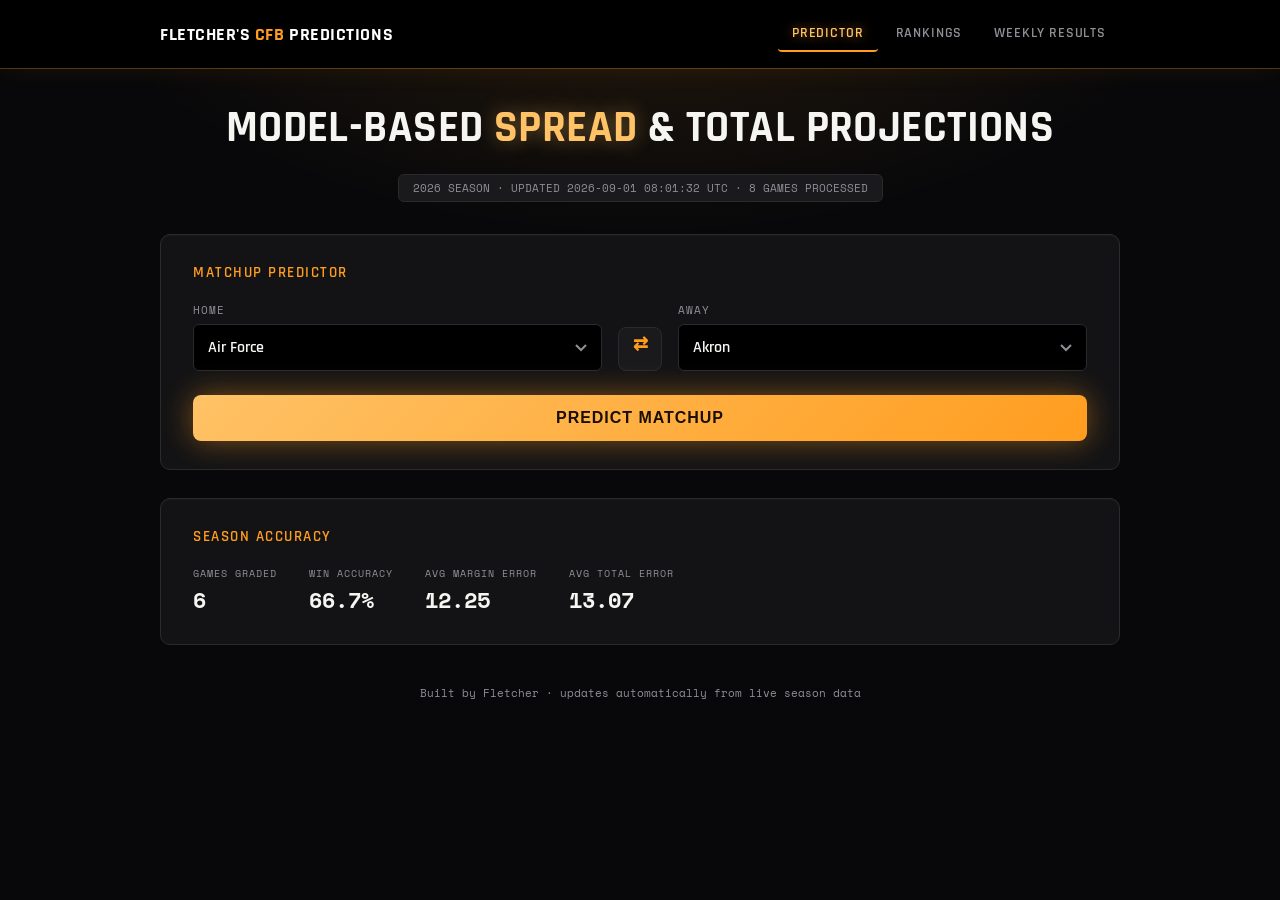
==== commit 3b4b6cce: "Add files via upload" ====
--- a/site/index.html
+++ b/site/index.html
@@ -36,7 +36,7 @@
         <label for="homeSelect">Home</label>
         <select id="homeSelect"></select>
       </div>
-      <div class="vs-mark">VS</div>
+      <button type="button" class="vs-mark swap-btn" id="swapBtn" title="Swap home and away" aria-label="Swap home and away teams">⇄</button>
       <div class="field-group">
         <label for="awaySelect">Away</label>
         <select id="awaySelect"></select>
@@ -180,6 +180,20 @@
         const away = document.getElementById("awaySelect").value;
         renderPrediction(home, away);
       });
+
+      document.getElementById("swapBtn").addEventListener("click", function () {
+        const homeSel = document.getElementById("homeSelect");
+        const awaySel = document.getElementById("awaySelect");
+        const temp = homeSel.value;
+        homeSel.value = awaySel.value;
+        awaySel.value = temp;
+        // Auto-refresh the prediction if one's already showing, so flipping
+        // home/away immediately reveals the home-field-advantage swing
+        // without needing to click Predict again.
+        if (document.getElementById("scoreboard").classList.contains("visible")) {
+          renderPrediction(homeSel.value, awaySel.value);
+        }
+      });
     } catch (err) {
       document.getElementById("updatedBadge").textContent = "DATA UNAVAILABLE";
       document.getElementById("accuracyStrip").innerHTML =
--- a/site/styles.css
+++ b/site/styles.css
@@ -159,10 +159,24 @@
 .vs-mark {
   font-weight: 700;
   color: var(--amber);
-  font-size: 15px;
+  font-size: 18px;
   padding-bottom: 12px;
   text-align: center;
 }
+button.swap-btn {
+  background: var(--panel-alt);
+  border: 1px solid var(--border);
+  border-radius: 8px;
+  width: 44px;
+  height: 44px;
+  cursor: pointer;
+  transition: background 0.15s ease, transform 0.15s ease, box-shadow 0.15s ease;
+}
+button.swap-btn:hover {
+  background: rgba(255, 157, 31, 0.12);
+  box-shadow: 0 0 16px rgba(255, 157, 31, 0.25);
+}
+button.swap-btn:active { transform: rotate(180deg); }
 
 button.primary-btn {
   width: 100%;
@@ -250,6 +264,19 @@
 .rank-cell.top { color: var(--amber-bright); font-weight: 700; text-shadow: 0 0 10px rgba(255, 194, 102, 0.4); }
 td.team-cell { font-weight: 600; }
 td.num { font-family: 'Space Mono', monospace; }
+.vs-text { font-weight: 400; font-size: 12px; color: var(--text-dim); }
+.score-line {
+  font-family: 'Space Mono', monospace;
+  font-size: 13px;
+  white-space: nowrap;
+}
+.score-line-label {
+  display: inline-block;
+  width: 42px;
+  color: var(--text-dim);
+  font-size: 10px;
+  text-transform: uppercase;
+}
 
 /* ---------- Badges ---------- */
 .result-badge {
